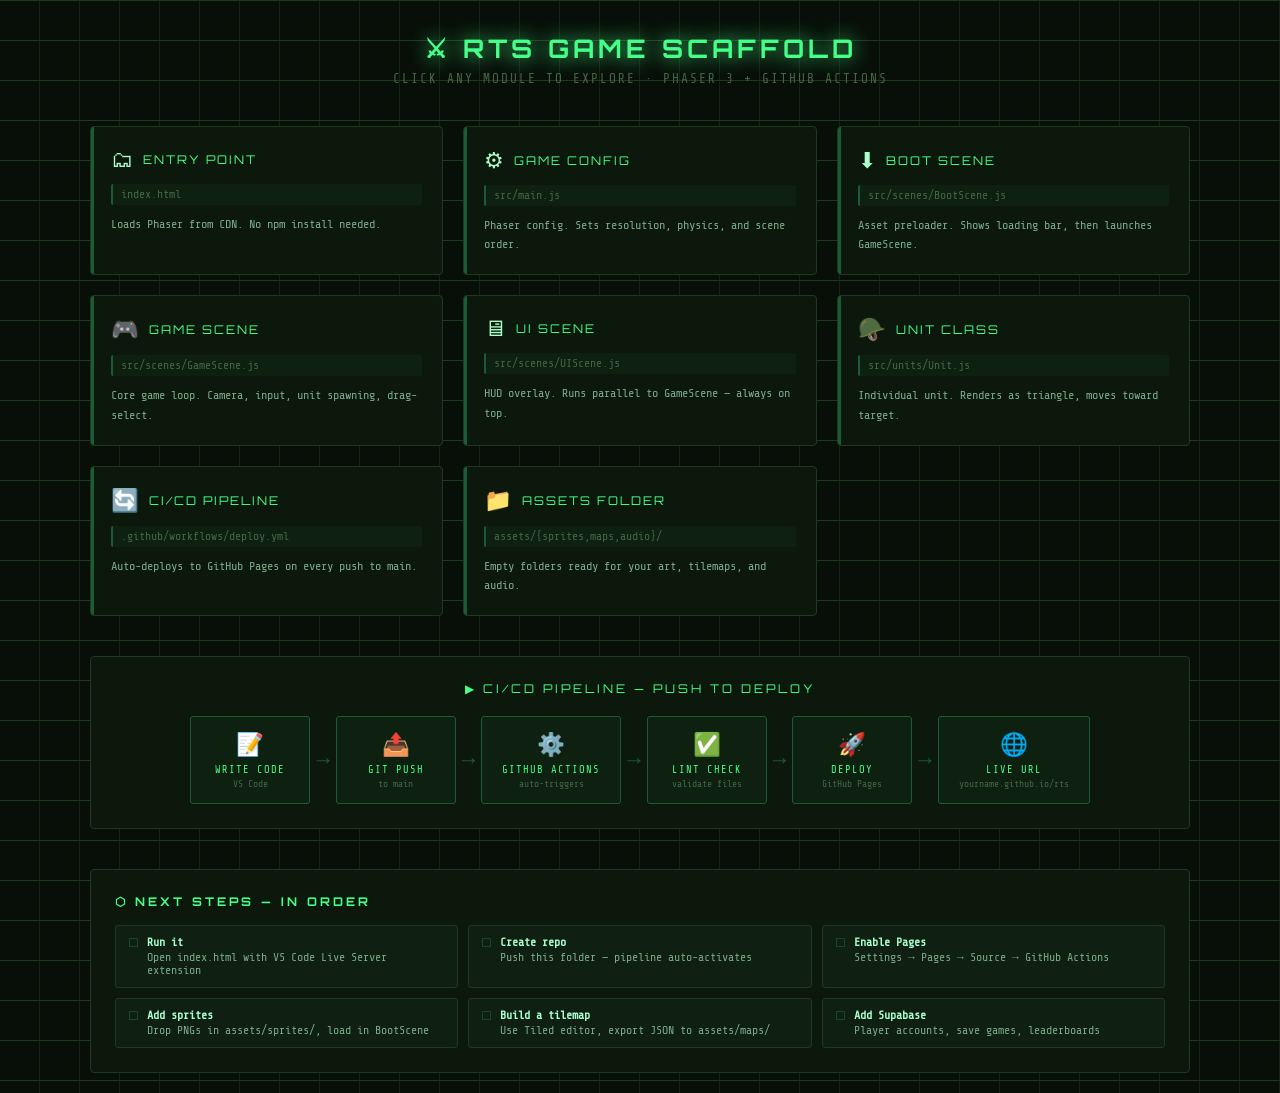
==== project-map.html @ f768810d "Initial set up for node movement and UI Added nodes, initial node attributes, unit movement, unit st" ====
<!DOCTYPE html>
<html lang="en">
<head>
<meta charset="UTF-8"/>
<title>RTS Game — Project Map</title>
<style>
  @import url('https://fonts.googleapis.com/css2?family=Share+Tech+Mono&family=Orbitron:wght@400;700&display=swap');

  :root {
    --green: #44ff88;
    --green-dim: #1a5c35;
    --red: #ff4455;
    --bg: #080f08;
    --panel: #0d180d;
    --border: #1e3a1e;
    --text: #aaffcc;
    --muted: #446644;
  }

  * { box-sizing: border-box; margin: 0; padding: 0; }

  body {
    background: var(--bg);
    color: var(--text);
    font-family: 'Share Tech Mono', monospace;
    min-height: 100vh;
    padding: 32px 24px;
    background-image:
      repeating-linear-gradient(0deg, transparent, transparent 39px, var(--border) 39px, var(--border) 40px),
      repeating-linear-gradient(90deg, transparent, transparent 39px, var(--border) 40px, var(--border) 40px);
    background-size: 40px 40px;
  }

  h1 {
    font-family: 'Orbitron', monospace;
    color: var(--green);
    font-size: 1.6rem;
    letter-spacing: 4px;
    text-align: center;
    margin-bottom: 8px;
    text-shadow: 0 0 20px var(--green);
  }

  .subtitle {
    text-align: center;
    color: var(--muted);
    font-size: 0.8rem;
    margin-bottom: 40px;
    letter-spacing: 2px;
  }

  /* ── Main layout ── */
  .grid {
    display: grid;
    grid-template-columns: 1fr 1fr 1fr;
    gap: 20px;
    max-width: 1100px;
    margin: 0 auto 40px;
  }

  .card {
    background: var(--panel);
    border: 1px solid var(--border);
    border-radius: 4px;
    padding: 20px;
    cursor: pointer;
    transition: border-color 0.2s, box-shadow 0.2s, transform 0.15s;
    position: relative;
    overflow: hidden;
  }
  .card::before {
    content: '';
    position: absolute;
    top: 0; left: 0;
    width: 3px; height: 100%;
    background: var(--green-dim);
    transition: background 0.2s;
  }
  .card:hover {
    border-color: var(--green);
    box-shadow: 0 0 20px rgba(68,255,136,0.12);
    transform: translateY(-2px);
  }
  .card:hover::before { background: var(--green); }
  .card.active {
    border-color: var(--green);
    box-shadow: 0 0 28px rgba(68,255,136,0.2);
  }
  .card.active::before { background: var(--green); }

  .card-header {
    display: flex;
    align-items: center;
    gap: 10px;
    margin-bottom: 12px;
  }
  .icon { font-size: 1.4rem; }
  .card-title {
    font-family: 'Orbitron', monospace;
    font-size: 0.75rem;
    color: var(--green);
    letter-spacing: 2px;
    text-transform: uppercase;
  }
  .card-file {
    font-size: 0.72rem;
    color: var(--muted);
    margin-bottom: 10px;
    padding: 4px 8px;
    background: rgba(68,255,136,0.04);
    border-radius: 2px;
    border-left: 2px solid var(--green-dim);
  }
  .card-desc {
    font-size: 0.75rem;
    color: #7aaa8a;
    line-height: 1.6;
  }

  /* ── Detail panel ── */
  .detail {
    max-width: 1100px;
    margin: 0 auto 40px;
    background: var(--panel);
    border: 1px solid var(--green);
    border-radius: 4px;
    padding: 24px;
    display: none;
    animation: fadeIn 0.2s ease;
  }
  .detail.show { display: block; }

  @keyframes fadeIn { from { opacity: 0; transform: translateY(4px); } to { opacity: 1; transform: translateY(0); } }

  .detail-title {
    font-family: 'Orbitron', monospace;
    color: var(--green);
    font-size: 0.9rem;
    letter-spacing: 3px;
    margin-bottom: 16px;
  }

  .detail-grid { display: grid; grid-template-columns: 1fr 1fr; gap: 20px; }

  .detail-section h3 {
    font-size: 0.7rem;
    color: var(--muted);
    letter-spacing: 2px;
    text-transform: uppercase;
    margin-bottom: 10px;
    border-bottom: 1px solid var(--border);
    padding-bottom: 6px;
  }

  .tag-list { display: flex; flex-wrap: wrap; gap: 6px; }
  .tag {
    padding: 3px 10px;
    border-radius: 2px;
    font-size: 0.7rem;
    border: 1px solid;
  }
  .tag.green  { color: var(--green);  border-color: var(--green-dim);  background: rgba(68,255,136,0.06); }
  .tag.red    { color: var(--red);    border-color: #5c1a1a;           background: rgba(255,68,85,0.06); }
  .tag.yellow { color: #ffcc44;       border-color: #5c4a00;           background: rgba(255,204,68,0.06); }

  .step-list { list-style: none; }
  .step-list li {
    padding: 6px 0;
    font-size: 0.75rem;
    color: #7aaa8a;
    border-bottom: 1px solid var(--border);
    display: flex;
    gap: 10px;
  }
  .step-list li span.num {
    color: var(--green);
    min-width: 20px;
  }

  /* ── Pipeline flow ── */
  .pipeline {
    max-width: 1100px;
    margin: 0 auto 40px;
    background: var(--panel);
    border: 1px solid var(--border);
    border-radius: 4px;
    padding: 24px;
  }
  .pipeline-title {
    font-family: 'Orbitron', monospace;
    color: var(--green);
    font-size: 0.75rem;
    letter-spacing: 3px;
    margin-bottom: 20px;
    text-align: center;
  }
  .pipeline-flow {
    display: flex;
    align-items: center;
    justify-content: center;
    flex-wrap: wrap;
    gap: 0;
  }
  .pipe-step {
    text-align: center;
    padding: 14px 20px;
    background: rgba(68,255,136,0.04);
    border: 1px solid var(--green-dim);
    border-radius: 3px;
    min-width: 120px;
  }
  .pipe-step .p-icon { font-size: 1.4rem; margin-bottom: 6px; }
  .pipe-step .p-name { font-size: 0.65rem; color: var(--green); letter-spacing: 1px; text-transform: uppercase; }
  .pipe-step .p-sub  { font-size: 0.6rem; color: var(--muted); margin-top: 3px; }
  .pipe-arrow {
    color: var(--green-dim);
    font-size: 1.4rem;
    padding: 0 6px;
    flex-shrink: 0;
  }

  .next-steps {
    max-width: 1100px;
    margin: 0 auto;
    background: var(--panel);
    border: 1px solid var(--border);
    border-radius: 4px;
    padding: 24px;
  }
  .next-steps h2 {
    font-family: 'Orbitron', monospace;
    color: var(--green);
    font-size: 0.75rem;
    letter-spacing: 3px;
    margin-bottom: 16px;
  }
  .step-checklist { list-style: none; display: grid; grid-template-columns: 1fr 1fr 1fr; gap: 10px; }
  .step-checklist li {
    font-size: 0.73rem;
    color: #7aaa8a;
    padding: 10px 12px;
    background: rgba(68,255,136,0.03);
    border: 1px solid var(--border);
    border-radius: 3px;
    display: flex;
    gap: 8px;
    align-items: flex-start;
  }
  .step-checklist li .check { color: var(--green-dim); flex-shrink: 0; }
  .step-checklist li b { color: var(--text); display: block; margin-bottom: 2px; }
</style>
</head>
<body>

<h1>⚔ RTS GAME SCAFFOLD</h1>
<p class="subtitle">CLICK ANY MODULE TO EXPLORE · PHASER 3 + GITHUB ACTIONS</p>

<div class="grid" id="cards"></div>
<div class="detail" id="detail"></div>

<div class="pipeline">
  <div class="pipeline-title">▶ CI/CD PIPELINE — PUSH TO DEPLOY</div>
  <div class="pipeline-flow">
    <div class="pipe-step"><div class="p-icon">📝</div><div class="p-name">Write Code</div><div class="p-sub">VS Code</div></div>
    <div class="pipe-arrow">→</div>
    <div class="pipe-step"><div class="p-icon">📤</div><div class="p-name">git push</div><div class="p-sub">to main</div></div>
    <div class="pipe-arrow">→</div>
    <div class="pipe-step"><div class="p-icon">⚙️</div><div class="p-name">GitHub Actions</div><div class="p-sub">auto-triggers</div></div>
    <div class="pipe-arrow">→</div>
    <div class="pipe-step"><div class="p-icon">✅</div><div class="p-name">Lint Check</div><div class="p-sub">validate files</div></div>
    <div class="pipe-arrow">→</div>
    <div class="pipe-step"><div class="p-icon">🚀</div><div class="p-name">Deploy</div><div class="p-sub">GitHub Pages</div></div>
    <div class="pipe-arrow">→</div>
    <div class="pipe-step"><div class="p-icon">🌐</div><div class="p-name">Live URL</div><div class="p-sub">yourname.github.io/rts</div></div>
  </div>
</div>

<div class="next-steps">
  <h2>⬡ NEXT STEPS — IN ORDER</h2>
  <ul class="step-checklist" id="steps"></ul>
</div>

<script>
const modules = [
  {
    icon: '🗂',
    title: 'Entry Point',
    file: 'index.html',
    desc: 'Loads Phaser from CDN. No npm install needed.',
    tags: ['HTML', 'Phaser CDN', 'No build step'],
    tagTypes: ['green','green','yellow'],
    steps: [
      'Loads style.css for base layout',
      'Imports Phaser 3.60 from jsDelivr CDN',
      'Loads src/main.js as an ES module'
    ],
    note: 'Open this file with VS Code Live Server to start developing.'
  },
  {
    icon: '⚙',
    title: 'Game Config',
    file: 'src/main.js',
    desc: 'Phaser config. Sets resolution, physics, and scene order.',
    tags: ['1280×720', 'Arcade Physics', 'WebGL/Canvas'],
    tagTypes: ['green','green','yellow'],
    steps: [
      'Imports all 3 scenes (Boot, Game, UI)',
      'Configures Phaser with 1280×720 canvas',
      'Enables Arcade physics for unit movement',
      'Starts the scene pipeline automatically'
    ],
    note: 'Change width/height here to resize the game canvas.'
  },
  {
    icon: '⬇',
    title: 'Boot Scene',
    file: 'src/scenes/BootScene.js',
    desc: 'Asset preloader. Shows loading bar, then launches GameScene.',
    tags: ['Preloader', 'Loading Bar', 'Asset Comments'],
    tagTypes: ['yellow','yellow','green'],
    steps: [
      'Draws a loading progress bar',
      'All asset load() calls go here (sprites, maps, audio)',
      'Auto-transitions to GameScene when done'
    ],
    note: 'Uncomment the load.image() lines as you add sprite assets.'
  },
  {
    icon: '🎮',
    title: 'Game Scene',
    file: 'src/scenes/GameScene.js',
    desc: 'Core game loop. Camera, input, unit spawning, drag-select.',
    tags: ['Camera Scroll', 'Drag Select', 'Right-click Move', 'Grid Map'],
    tagTypes: ['green','green','green','yellow'],
    steps: [
      'Draws a 2560×1440 grid background',
      'Spawns 3 player units + 1 enemy',
      'WASD/Arrows scroll the camera',
      'Scroll wheel zooms in/out',
      'Left-drag draws a green selection box',
      'Right-click moves selected units in formation'
    ],
    note: 'This is where most of your game logic will live.'
  },
  {
    icon: '🖥',
    title: 'UI Scene',
    file: 'src/scenes/UIScene.js',
    desc: 'HUD overlay. Runs parallel to GameScene — always on top.',
    tags: ['HUD', 'Selection Count', 'Resource Bar'],
    tagTypes: ['green','green','yellow'],
    steps: [
      'Renders a bottom bar with dark background',
      'Shows how many units are selected',
      'Displays placeholder resource counter',
      'Shows keyboard controls hint'
    ],
    note: 'Wire resource display to Supabase when you add the backend.'
  },
  {
    icon: '🪖',
    title: 'Unit Class',
    file: 'src/units/Unit.js',
    desc: 'Individual unit. Renders as triangle, moves toward target.',
    tags: ['Physics Body', 'Formation Move', 'Selection Ring', 'Team Color'],
    tagTypes: ['green','green','green','yellow'],
    steps: [
      'Extends Phaser Container (body + ring grouped)',
      'Green triangle = player, red = enemy',
      'moveTo(x,y) sets a movement target',
      'update() steers toward target each frame',
      'setSelected() toggles white ring visibility',
      'Rotates to face movement direction'
    ],
    note: 'Swap triangle graphics for a spritesheet when you have art.'
  },
  {
    icon: '🔄',
    title: 'CI/CD Pipeline',
    file: '.github/workflows/deploy.yml',
    desc: 'Auto-deploys to GitHub Pages on every push to main.',
    tags: ['GitHub Actions', 'GitHub Pages', 'Free Hosting'],
    tagTypes: ['green','green','green'],
    steps: [
      'Triggers on push to main branch',
      'Job 1: validates all files exist',
      'Job 2: deploys to GitHub Pages (only on main)',
      'Live URL: yourname.github.io/rts-game'
    ],
    note: 'Enable Pages in repo Settings → Pages → Source → GitHub Actions.'
  },
  {
    icon: '📁',
    title: 'Assets Folder',
    file: 'assets/{sprites,maps,audio}/',
    desc: 'Empty folders ready for your art, tilemaps, and audio.',
    tags: ['Sprites', 'Tiled Maps', 'Audio'],
    tagTypes: ['yellow','yellow','yellow'],
    steps: [
      'assets/sprites/ — unit & building spritesheets',
      'assets/maps/ — Tiled editor JSON exports',
      'assets/audio/ — WAV/OGG sound effects & music',
      'Load them in BootScene.js preload()'
    ],
    note: 'Tiled (free) is the recommended map editor for Phaser tilemaps.'
  },
];

const nextSteps = [
  { label: 'First thing', title: 'Run it', desc: 'Open index.html with VS Code Live Server extension' },
  { label: 'GitHub', title: 'Create repo', desc: 'Push this folder — pipeline auto-activates' },
  { label: 'GitHub', title: 'Enable Pages', desc: 'Settings → Pages → Source → GitHub Actions' },
  { label: 'Art', title: 'Add sprites', desc: 'Drop PNGs in assets/sprites/, load in BootScene' },
  { label: 'Map', title: 'Build a tilemap', desc: 'Use Tiled editor, export JSON to assets/maps/' },
  { label: 'Later', title: 'Add Supabase', desc: 'Player accounts, save games, leaderboards' },
];

let activeIdx = null;

const cardsEl = document.getElementById('cards');
const detailEl = document.getElementById('detail');

modules.forEach((m, i) => {
  const card = document.createElement('div');
  card.className = 'card';
  card.innerHTML = `
    <div class="card-header">
      <span class="icon">${m.icon}</span>
      <span class="card-title">${m.title}</span>
    </div>
    <div class="card-file">${m.file}</div>
    <div class="card-desc">${m.desc}</div>
  `;
  card.addEventListener('click', () => {
    if (activeIdx === i) {
      activeIdx = null;
      detailEl.classList.remove('show');
      card.classList.remove('active');
      return;
    }
    document.querySelectorAll('.card').forEach(c => c.classList.remove('active'));
    card.classList.add('active');
    activeIdx = i;

    const tags = m.tags.map((t, ti) => `<span class="tag ${m.tagTypes[ti]}">${t}</span>`).join('');
    const steps = m.steps.map((s, si) => `<li><span class="num">${si+1}.</span>${s}</li>`).join('');
    detailEl.innerHTML = `
      <div class="detail-title">${m.icon} ${m.title.toUpperCase()} — ${m.file}</div>
      <div class="detail-grid">
        <div class="detail-section">
          <h3>What it does</h3>
          <ul class="step-list">${steps}</ul>
        </div>
        <div class="detail-section">
          <h3>Tags</h3>
          <div class="tag-list" style="margin-bottom:16px">${tags}</div>
          <h3>Dev note</h3>
          <p style="font-size:0.75rem;color:#7aaa8a;line-height:1.6">${m.note}</p>
        </div>
      </div>
    `;
    detailEl.classList.add('show');
    detailEl.scrollIntoView({ behavior: 'smooth', block: 'nearest' });
  });
  cardsEl.appendChild(card);
});

const stepsEl = document.getElementById('steps');
nextSteps.forEach(s => {
  const li = document.createElement('li');
  li.innerHTML = `<span class="check">☐</span><div><b>${s.title}</b>${s.desc}</div>`;
  li.style.cursor = 'pointer';
  li.addEventListener('click', () => {
    li.querySelector('.check').textContent =
      li.querySelector('.check').textContent === '☐' ? '✅' : '☐';
  });
  stepsEl.appendChild(li);
});
</script>
</body>
</html>
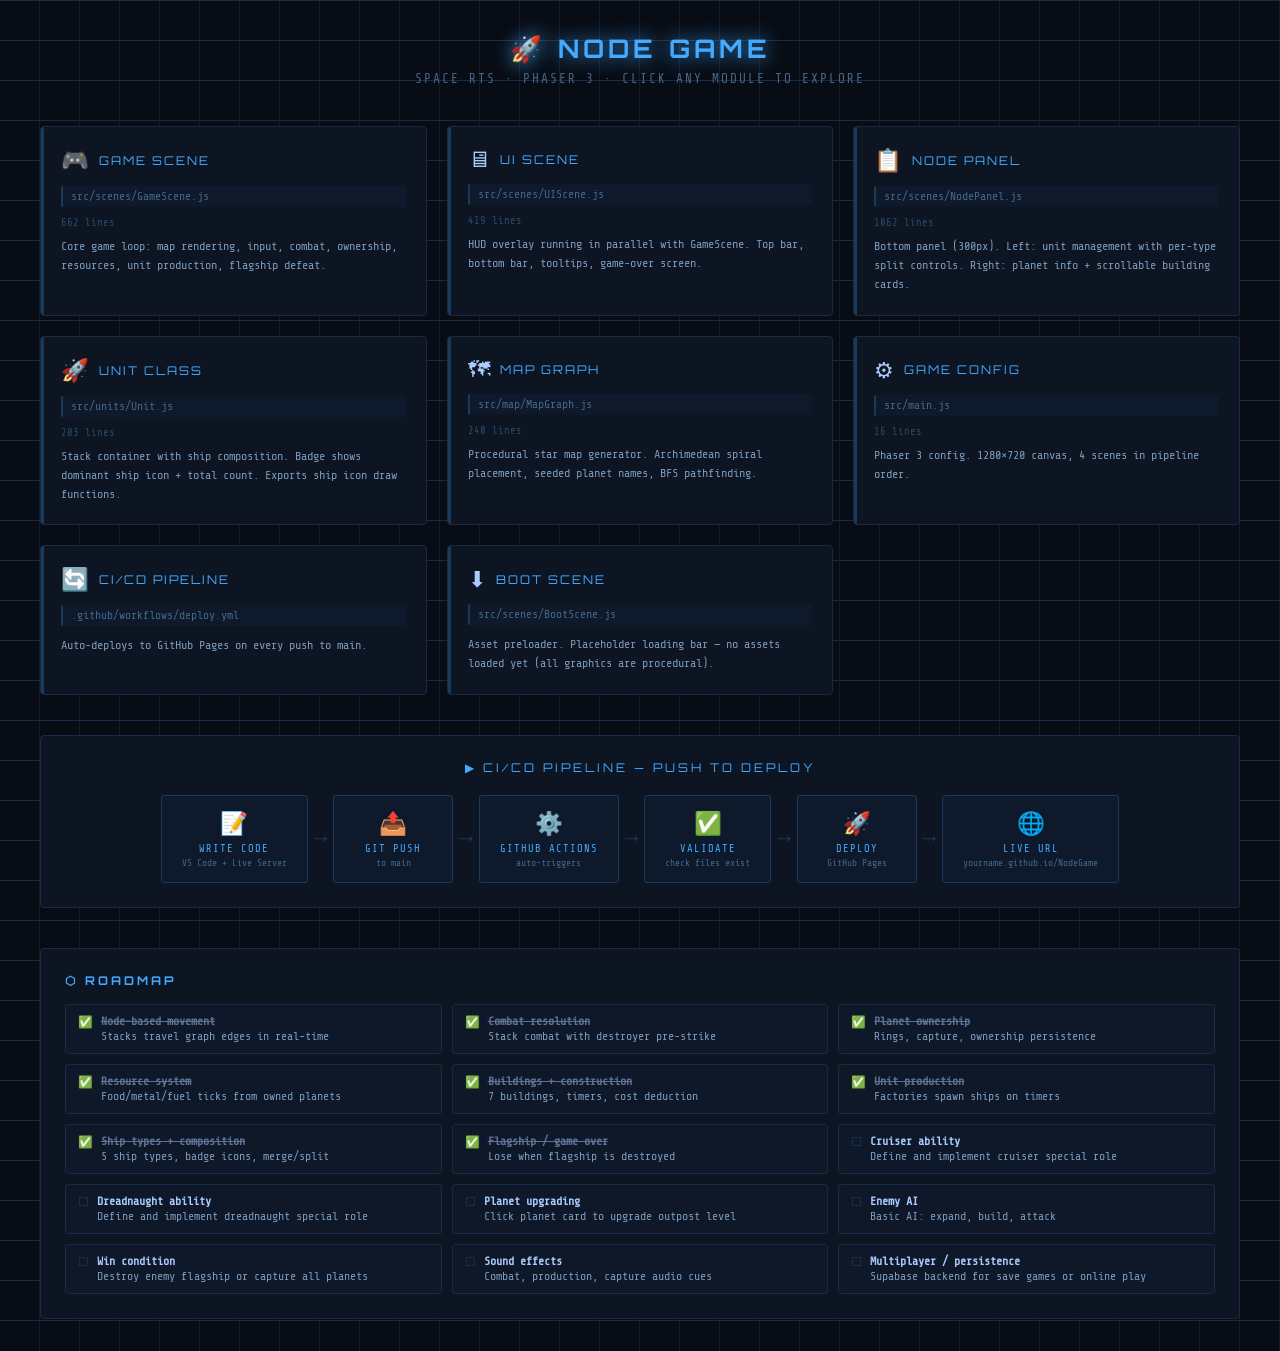
==== commit fc56b180: "Added unit types Added unit types. Defined icons and the look of stacks with given unit interactions" ====
--- a/project-map.html
+++ b/project-map.html
@@ -2,19 +2,19 @@
 <html lang="en">
 <head>
 <meta charset="UTF-8"/>
-<title>RTS Game — Project Map</title>
+<title>Node Game — Project Map</title>
 <style>
   @import url('https://fonts.googleapis.com/css2?family=Share+Tech+Mono&family=Orbitron:wght@400;700&display=swap');
 
   :root {
-    --green: #44ff88;
-    --green-dim: #1a5c35;
+    --blue: #44aaff;
+    --blue-dim: #1a3a5c;
     --red: #ff4455;
-    --bg: #080f08;
-    --panel: #0d180d;
-    --border: #1e3a1e;
-    --text: #aaffcc;
-    --muted: #446644;
+    --bg: #080c14;
+    --panel: #0d1422;
+    --border: #1a2a44;
+    --text: #aaccff;
+    --muted: #446688;
   }
 
   * { box-sizing: border-box; margin: 0; padding: 0; }
@@ -33,14 +33,13 @@
 
   h1 {
     font-family: 'Orbitron', monospace;
-    color: var(--green);
+    color: var(--blue);
     font-size: 1.6rem;
     letter-spacing: 4px;
     text-align: center;
     margin-bottom: 8px;
-    text-shadow: 0 0 20px var(--green);
-  }
-
+    text-shadow: 0 0 20px var(--blue);
+  }
   .subtitle {
     text-align: center;
     color: var(--muted);
@@ -49,12 +48,11 @@
     letter-spacing: 2px;
   }
 
-  /* ── Main layout ── */
   .grid {
     display: grid;
     grid-template-columns: 1fr 1fr 1fr;
     gap: 20px;
-    max-width: 1100px;
+    max-width: 1200px;
     margin: 0 auto 40px;
   }
 
@@ -73,187 +71,75 @@
     position: absolute;
     top: 0; left: 0;
     width: 3px; height: 100%;
-    background: var(--green-dim);
+    background: var(--blue-dim);
     transition: background 0.2s;
   }
-  .card:hover {
-    border-color: var(--green);
-    box-shadow: 0 0 20px rgba(68,255,136,0.12);
-    transform: translateY(-2px);
-  }
-  .card:hover::before { background: var(--green); }
-  .card.active {
-    border-color: var(--green);
-    box-shadow: 0 0 28px rgba(68,255,136,0.2);
-  }
-  .card.active::before { background: var(--green); }
-
-  .card-header {
-    display: flex;
-    align-items: center;
-    gap: 10px;
-    margin-bottom: 12px;
-  }
+  .card:hover { border-color: var(--blue); box-shadow: 0 0 20px rgba(68,170,255,0.12); transform: translateY(-2px); }
+  .card:hover::before { background: var(--blue); }
+  .card.active { border-color: var(--blue); box-shadow: 0 0 28px rgba(68,170,255,0.2); }
+  .card.active::before { background: var(--blue); }
+
+  .card-header { display: flex; align-items: center; gap: 10px; margin-bottom: 12px; }
   .icon { font-size: 1.4rem; }
-  .card-title {
-    font-family: 'Orbitron', monospace;
-    font-size: 0.75rem;
-    color: var(--green);
-    letter-spacing: 2px;
-    text-transform: uppercase;
-  }
-  .card-file {
-    font-size: 0.72rem;
-    color: var(--muted);
-    margin-bottom: 10px;
-    padding: 4px 8px;
-    background: rgba(68,255,136,0.04);
-    border-radius: 2px;
-    border-left: 2px solid var(--green-dim);
-  }
-  .card-desc {
-    font-size: 0.75rem;
-    color: #7aaa8a;
-    line-height: 1.6;
-  }
-
-  /* ── Detail panel ── */
+  .card-title { font-family: 'Orbitron', monospace; font-size: 0.75rem; color: var(--blue); letter-spacing: 2px; text-transform: uppercase; }
+  .card-file { font-size: 0.72rem; color: var(--muted); margin-bottom: 10px; padding: 4px 8px; background: rgba(68,170,255,0.04); border-radius: 2px; border-left: 2px solid var(--blue-dim); }
+  .card-lines { font-size: 0.65rem; color: #2a4a6a; margin-bottom: 8px; }
+  .card-desc { font-size: 0.75rem; color: #7a9aba; line-height: 1.6; }
+
   .detail {
-    max-width: 1100px;
+    max-width: 1200px;
     margin: 0 auto 40px;
     background: var(--panel);
-    border: 1px solid var(--green);
+    border: 1px solid var(--blue);
     border-radius: 4px;
     padding: 24px;
     display: none;
     animation: fadeIn 0.2s ease;
   }
   .detail.show { display: block; }
-
   @keyframes fadeIn { from { opacity: 0; transform: translateY(4px); } to { opacity: 1; transform: translateY(0); } }
-
-  .detail-title {
-    font-family: 'Orbitron', monospace;
-    color: var(--green);
-    font-size: 0.9rem;
-    letter-spacing: 3px;
-    margin-bottom: 16px;
-  }
-
+  .detail-title { font-family: 'Orbitron', monospace; color: var(--blue); font-size: 0.9rem; letter-spacing: 3px; margin-bottom: 16px; }
   .detail-grid { display: grid; grid-template-columns: 1fr 1fr; gap: 20px; }
-
-  .detail-section h3 {
-    font-size: 0.7rem;
-    color: var(--muted);
-    letter-spacing: 2px;
-    text-transform: uppercase;
-    margin-bottom: 10px;
-    border-bottom: 1px solid var(--border);
-    padding-bottom: 6px;
-  }
-
+  .detail-section h3 { font-size: 0.7rem; color: var(--muted); letter-spacing: 2px; text-transform: uppercase; margin-bottom: 10px; border-bottom: 1px solid var(--border); padding-bottom: 6px; }
   .tag-list { display: flex; flex-wrap: wrap; gap: 6px; }
-  .tag {
-    padding: 3px 10px;
-    border-radius: 2px;
-    font-size: 0.7rem;
-    border: 1px solid;
-  }
-  .tag.green  { color: var(--green);  border-color: var(--green-dim);  background: rgba(68,255,136,0.06); }
-  .tag.red    { color: var(--red);    border-color: #5c1a1a;           background: rgba(255,68,85,0.06); }
-  .tag.yellow { color: #ffcc44;       border-color: #5c4a00;           background: rgba(255,204,68,0.06); }
-
+  .tag { padding: 3px 10px; border-radius: 2px; font-size: 0.7rem; border: 1px solid; }
+  .tag.blue   { color: var(--blue); border-color: var(--blue-dim); background: rgba(68,170,255,0.06); }
+  .tag.red    { color: var(--red);  border-color: #5c1a1a;         background: rgba(255,68,85,0.06); }
+  .tag.yellow { color: #ffcc44;     border-color: #5c4a00;         background: rgba(255,204,68,0.06); }
+  .tag.green  { color: #44ff88;     border-color: #1a5c35;         background: rgba(68,255,136,0.06); }
   .step-list { list-style: none; }
-  .step-list li {
-    padding: 6px 0;
-    font-size: 0.75rem;
-    color: #7aaa8a;
-    border-bottom: 1px solid var(--border);
-    display: flex;
-    gap: 10px;
-  }
-  .step-list li span.num {
-    color: var(--green);
-    min-width: 20px;
-  }
-
-  /* ── Pipeline flow ── */
+  .step-list li { padding: 6px 0; font-size: 0.75rem; color: #7a9aba; border-bottom: 1px solid var(--border); display: flex; gap: 10px; }
+  .step-list li span.num { color: var(--blue); min-width: 20px; }
+
   .pipeline {
-    max-width: 1100px;
+    max-width: 1200px;
     margin: 0 auto 40px;
     background: var(--panel);
     border: 1px solid var(--border);
     border-radius: 4px;
     padding: 24px;
   }
-  .pipeline-title {
-    font-family: 'Orbitron', monospace;
-    color: var(--green);
-    font-size: 0.75rem;
-    letter-spacing: 3px;
-    margin-bottom: 20px;
-    text-align: center;
-  }
-  .pipeline-flow {
-    display: flex;
-    align-items: center;
-    justify-content: center;
-    flex-wrap: wrap;
-    gap: 0;
-  }
-  .pipe-step {
-    text-align: center;
-    padding: 14px 20px;
-    background: rgba(68,255,136,0.04);
-    border: 1px solid var(--green-dim);
-    border-radius: 3px;
-    min-width: 120px;
-  }
+  .pipeline-title { font-family: 'Orbitron', monospace; color: var(--blue); font-size: 0.75rem; letter-spacing: 3px; margin-bottom: 20px; text-align: center; }
+  .pipeline-flow { display: flex; align-items: center; justify-content: center; flex-wrap: wrap; gap: 0; }
+  .pipe-step { text-align: center; padding: 14px 20px; background: rgba(68,170,255,0.04); border: 1px solid var(--blue-dim); border-radius: 3px; min-width: 120px; }
   .pipe-step .p-icon { font-size: 1.4rem; margin-bottom: 6px; }
-  .pipe-step .p-name { font-size: 0.65rem; color: var(--green); letter-spacing: 1px; text-transform: uppercase; }
+  .pipe-step .p-name { font-size: 0.65rem; color: var(--blue); letter-spacing: 1px; text-transform: uppercase; }
   .pipe-step .p-sub  { font-size: 0.6rem; color: var(--muted); margin-top: 3px; }
-  .pipe-arrow {
-    color: var(--green-dim);
-    font-size: 1.4rem;
-    padding: 0 6px;
-    flex-shrink: 0;
-  }
-
-  .next-steps {
-    max-width: 1100px;
-    margin: 0 auto;
-    background: var(--panel);
-    border: 1px solid var(--border);
-    border-radius: 4px;
-    padding: 24px;
-  }
-  .next-steps h2 {
-    font-family: 'Orbitron', monospace;
-    color: var(--green);
-    font-size: 0.75rem;
-    letter-spacing: 3px;
-    margin-bottom: 16px;
-  }
+  .pipe-arrow { color: var(--blue-dim); font-size: 1.4rem; padding: 0 6px; flex-shrink: 0; }
+
+  .next-steps { max-width: 1200px; margin: 0 auto; background: var(--panel); border: 1px solid var(--border); border-radius: 4px; padding: 24px; }
+  .next-steps h2 { font-family: 'Orbitron', monospace; color: var(--blue); font-size: 0.75rem; letter-spacing: 3px; margin-bottom: 16px; }
   .step-checklist { list-style: none; display: grid; grid-template-columns: 1fr 1fr 1fr; gap: 10px; }
-  .step-checklist li {
-    font-size: 0.73rem;
-    color: #7aaa8a;
-    padding: 10px 12px;
-    background: rgba(68,255,136,0.03);
-    border: 1px solid var(--border);
-    border-radius: 3px;
-    display: flex;
-    gap: 8px;
-    align-items: flex-start;
-  }
-  .step-checklist li .check { color: var(--green-dim); flex-shrink: 0; }
+  .step-checklist li { font-size: 0.73rem; color: #7a9aba; padding: 10px 12px; background: rgba(68,170,255,0.03); border: 1px solid var(--border); border-radius: 3px; display: flex; gap: 8px; align-items: flex-start; cursor: pointer; }
+  .step-checklist li .check { color: var(--blue-dim); flex-shrink: 0; }
   .step-checklist li b { color: var(--text); display: block; margin-bottom: 2px; }
+  .done b { text-decoration: line-through; opacity: 0.5; }
 </style>
 </head>
 <body>
 
-<h1>⚔ RTS GAME SCAFFOLD</h1>
-<p class="subtitle">CLICK ANY MODULE TO EXPLORE · PHASER 3 + GITHUB ACTIONS</p>
+<h1>🚀 NODE GAME</h1>
+<p class="subtitle">SPACE RTS · PHASER 3 · CLICK ANY MODULE TO EXPLORE</p>
 
 <div class="grid" id="cards"></div>
 <div class="detail" id="detail"></div>
@@ -261,163 +147,197 @@
 <div class="pipeline">
   <div class="pipeline-title">▶ CI/CD PIPELINE — PUSH TO DEPLOY</div>
   <div class="pipeline-flow">
-    <div class="pipe-step"><div class="p-icon">📝</div><div class="p-name">Write Code</div><div class="p-sub">VS Code</div></div>
+    <div class="pipe-step"><div class="p-icon">📝</div><div class="p-name">Write Code</div><div class="p-sub">VS Code + Live Server</div></div>
     <div class="pipe-arrow">→</div>
     <div class="pipe-step"><div class="p-icon">📤</div><div class="p-name">git push</div><div class="p-sub">to main</div></div>
     <div class="pipe-arrow">→</div>
     <div class="pipe-step"><div class="p-icon">⚙️</div><div class="p-name">GitHub Actions</div><div class="p-sub">auto-triggers</div></div>
     <div class="pipe-arrow">→</div>
-    <div class="pipe-step"><div class="p-icon">✅</div><div class="p-name">Lint Check</div><div class="p-sub">validate files</div></div>
+    <div class="pipe-step"><div class="p-icon">✅</div><div class="p-name">Validate</div><div class="p-sub">check files exist</div></div>
     <div class="pipe-arrow">→</div>
     <div class="pipe-step"><div class="p-icon">🚀</div><div class="p-name">Deploy</div><div class="p-sub">GitHub Pages</div></div>
     <div class="pipe-arrow">→</div>
-    <div class="pipe-step"><div class="p-icon">🌐</div><div class="p-name">Live URL</div><div class="p-sub">yourname.github.io/rts</div></div>
+    <div class="pipe-step"><div class="p-icon">🌐</div><div class="p-name">Live URL</div><div class="p-sub">yourname.github.io/NodeGame</div></div>
   </div>
 </div>
 
 <div class="next-steps">
-  <h2>⬡ NEXT STEPS — IN ORDER</h2>
+  <h2>⬡ ROADMAP</h2>
   <ul class="step-checklist" id="steps"></ul>
 </div>
 
 <script>
 const modules = [
   {
-    icon: '🗂',
-    title: 'Entry Point',
-    file: 'index.html',
-    desc: 'Loads Phaser from CDN. No npm install needed.',
-    tags: ['HTML', 'Phaser CDN', 'No build step'],
-    tagTypes: ['green','green','yellow'],
-    steps: [
-      'Loads style.css for base layout',
-      'Imports Phaser 3.60 from jsDelivr CDN',
-      'Loads src/main.js as an ES module'
-    ],
-    note: 'Open this file with VS Code Live Server to start developing.'
+    icon: '🎮',
+    title: 'Game Scene',
+    file: 'src/scenes/GameScene.js',
+    lines: 662,
+    desc: 'Core game loop: map rendering, input, combat, ownership, resources, unit production, flagship defeat.',
+    tags: ['Combat', 'Ownership', 'Resources', 'Unit Production', 'Flagship'],
+    tagTypes: ['blue','blue','blue','blue','yellow'],
+    steps: [
+      'Procedural spiral map with 14 planet nodes',
+      'WASD/arrow camera scroll + scroll-wheel zoom',
+      'Click to select stacks, preview + issue move orders',
+      'handleArrival: merge friendly stacks or trigger combat',
+      'resolveCombat: destroyer pre-strike → standard combat',
+      '_handleStackDestroyed: flagship loss triggers game over',
+      '_tickResources: food/metal/fuel collected every 3 seconds',
+      '_tickUnitProduction: per-building timers spawn ships into stacks',
+      'handleBuildingAdded: applies resource bonuses + starts production timers',
+      'spawnStack: accepts optional composition object for ship types',
+    ],
+    note: 'unitProduction Map is keyed by "nodeId:buildingId" — supports multiple factories per planet.'
+  },
+  {
+    icon: '🖥',
+    title: 'UI Scene',
+    file: 'src/scenes/UIScene.js',
+    lines: 419,
+    desc: 'HUD overlay running in parallel with GameScene. Top bar, bottom bar, tooltips, game-over screen.',
+    tags: ['HUD', 'Pie Chart', 'Resource Tooltip', 'Game Over'],
+    tagTypes: ['blue','blue','blue','red'],
+    steps: [
+      'Top-left: live pie chart of owned planet types + player name + count',
+      'Top-right: unit count + food/metal/fuel icons and values',
+      'Hover resource slot: scrollable per-planet breakdown tooltip',
+      'Bottom-left: selected stack info (type + count)',
+      'Bottom-right: event log (last 3 events, fading alpha)',
+      'showGameOver(): full-screen defeat overlay',
+      'updateResources() accepts breakdown array for tooltip data',
+    ],
+    note: 'Tooltip stays open when cursor moves from slot into tooltip area (10px buffer guard in update).'
+  },
+  {
+    icon: '📋',
+    title: 'Node Panel',
+    file: 'src/scenes/NodePanel.js',
+    lines: 1062,
+    desc: 'Bottom panel (300px). Left: unit management with per-type split controls. Right: planet info + scrollable building cards.',
+    tags: ['Unit Management', 'Buildings', 'Build Modal', 'Construction'],
+    tagTypes: ['blue','blue','blue','yellow'],
+    steps: [
+      'Left — stack selector tabs + per-ship-type composition rows',
+      '− n + controls per ship type; running split total + SPLIT & MOVE',
+      '_doSplit emits splitComp object; GameScene deducts exact ship types',
+      'Right — planet name, type label, resource bars with (+N) bonus annotations',
+      'Building cards: scrollable, 5 per row, geometry-masked, scrollbar thumb',
+      '_makeCard: constructs card with icon, name, output, zone; arc for factories',
+      '_reattachOverlays: recreates construction overlays after every scroll rebuild',
+      'Build Modal: 7 options in 2-row grid, costs red if unaffordable, already-built greyed out',
+      'Factory cards show circular progress arc (top-right) animated by GameScene tick',
+      'nodeResourcesUpdated event refreshes bars live when building completes',
+    ],
+    note: 'BUILDING_DEFS contains all 7 building definitions including drawIcon(), cost, produces, produceDuration.'
+  },
+  {
+    icon: '🚀',
+    title: 'Unit Class',
+    file: 'src/units/Unit.js',
+    lines: 203,
+    desc: 'Stack container with ship composition. Badge shows dominant ship icon + total count. Exports ship icon draw functions.',
+    tags: ['Composition', 'Ship Icons', 'Badge', 'Movement'],
+    tagTypes: ['blue','blue','blue','yellow'],
+    steps: [
+      'composition: { fighter, destroyer, cruiser, dreadnaught, flagship }',
+      'stackSize always derived from compositionTotal(composition)',
+      'dominantType(): returns highest-tier ship present for badge icon',
+      'drawShipIcon(gfx, type, cx, cy, color): draws the correct icon shape',
+      'Badge: team-coloured rect with ship icon (left) + count text (right)',
+      'updateBadge(): recomputes stackSize and redraws badge',
+      'Exports: drawShipIcon, SHIP_TYPES, emptyComposition, compositionTotal, dominantType',
+    ],
+    note: 'Ship icon geometry in drawShipIcon matches factory building drawIcon() exactly for visual consistency.'
+  },
+  {
+    icon: '🗺',
+    title: 'Map Graph',
+    file: 'src/map/MapGraph.js',
+    lines: 240,
+    desc: 'Procedural star map generator. Archimedean spiral placement, seeded planet names, BFS pathfinding.',
+    tags: ['Procedural', 'Spiral Layout', 'BFS', 'Pathfinding'],
+    tagTypes: ['blue','blue','blue','green'],
+    steps: [
+      '14 planets placed on Archimedean spiral, minimum 110px spacing',
+      'Planet names built from randomised syllable combinations',
+      'Each planet guaranteed at least one edge to nearest neighbour',
+      'Additional edges added to nearby planets for map density',
+      'BFS bridge detection ensures full connectivity',
+      'findPath(from, to, adjacency): BFS shortest-path routing',
+      'Exports: NODES, EDGES, buildAdjacency, findPath',
+    ],
+    note: 'Refresh the page to regenerate a new map. No seed parameter yet — add one for reproducible maps.'
   },
   {
     icon: '⚙',
     title: 'Game Config',
     file: 'src/main.js',
-    desc: 'Phaser config. Sets resolution, physics, and scene order.',
-    tags: ['1280×720', 'Arcade Physics', 'WebGL/Canvas'],
-    tagTypes: ['green','green','yellow'],
-    steps: [
-      'Imports all 3 scenes (Boot, Game, UI)',
-      'Configures Phaser with 1280×720 canvas',
-      'Enables Arcade physics for unit movement',
-      'Starts the scene pipeline automatically'
-    ],
-    note: 'Change width/height here to resize the game canvas.'
+    lines: 16,
+    desc: 'Phaser 3 config. 1280×720 canvas, 4 scenes in pipeline order.',
+    tags: ['1280×720', 'WebGL/Canvas', '4 Scenes'],
+    tagTypes: ['blue','yellow','blue'],
+    steps: [
+      'Imports BootScene, GameScene, UIScene, NodePanel',
+      '1280×720 canvas, transparent background',
+      'Scene order: Boot → Game (launches UI + NodePanel in parallel)',
+      'No physics engine — movement is manual vector math in Unit.update()',
+    ],
+    note: 'UIScene and NodePanel are launched by GameScene.create() via this.scene.launch().'
+  },
+  {
+    icon: '🔄',
+    title: 'CI/CD Pipeline',
+    file: '.github/workflows/deploy.yml',
+    lines: null,
+    desc: 'Auto-deploys to GitHub Pages on every push to main.',
+    tags: ['GitHub Actions', 'GitHub Pages', 'Free Hosting'],
+    tagTypes: ['green','green','green'],
+    steps: [
+      'Triggers on push to main branch',
+      'Validates all key files exist',
+      'Deploys to GitHub Pages',
+      'Live at: yourname.github.io/NodeGame',
+    ],
+    note: 'Enable Pages in repo Settings → Pages → Source → GitHub Actions.'
   },
   {
     icon: '⬇',
     title: 'Boot Scene',
     file: 'src/scenes/BootScene.js',
-    desc: 'Asset preloader. Shows loading bar, then launches GameScene.',
-    tags: ['Preloader', 'Loading Bar', 'Asset Comments'],
-    tagTypes: ['yellow','yellow','green'],
+    lines: null,
+    desc: 'Asset preloader. Placeholder loading bar — no assets loaded yet (all graphics are procedural).',
+    tags: ['Preloader', 'Placeholder'],
+    tagTypes: ['yellow','yellow'],
     steps: [
       'Draws a loading progress bar',
-      'All asset load() calls go here (sprites, maps, audio)',
-      'Auto-transitions to GameScene when done'
-    ],
-    note: 'Uncomment the load.image() lines as you add sprite assets.'
-  },
-  {
-    icon: '🎮',
-    title: 'Game Scene',
-    file: 'src/scenes/GameScene.js',
-    desc: 'Core game loop. Camera, input, unit spawning, drag-select.',
-    tags: ['Camera Scroll', 'Drag Select', 'Right-click Move', 'Grid Map'],
-    tagTypes: ['green','green','green','yellow'],
-    steps: [
-      'Draws a 2560×1440 grid background',
-      'Spawns 3 player units + 1 enemy',
-      'WASD/Arrows scroll the camera',
-      'Scroll wheel zooms in/out',
-      'Left-drag draws a green selection box',
-      'Right-click moves selected units in formation'
-    ],
-    note: 'This is where most of your game logic will live.'
-  },
-  {
-    icon: '🖥',
-    title: 'UI Scene',
-    file: 'src/scenes/UIScene.js',
-    desc: 'HUD overlay. Runs parallel to GameScene — always on top.',
-    tags: ['HUD', 'Selection Count', 'Resource Bar'],
-    tagTypes: ['green','green','yellow'],
-    steps: [
-      'Renders a bottom bar with dark background',
-      'Shows how many units are selected',
-      'Displays placeholder resource counter',
-      'Shows keyboard controls hint'
-    ],
-    note: 'Wire resource display to Supabase when you add the backend.'
-  },
-  {
-    icon: '🪖',
-    title: 'Unit Class',
-    file: 'src/units/Unit.js',
-    desc: 'Individual unit. Renders as triangle, moves toward target.',
-    tags: ['Physics Body', 'Formation Move', 'Selection Ring', 'Team Color'],
-    tagTypes: ['green','green','green','yellow'],
-    steps: [
-      'Extends Phaser Container (body + ring grouped)',
-      'Green triangle = player, red = enemy',
-      'moveTo(x,y) sets a movement target',
-      'update() steers toward target each frame',
-      'setSelected() toggles white ring visibility',
-      'Rotates to face movement direction'
-    ],
-    note: 'Swap triangle graphics for a spritesheet when you have art.'
-  },
-  {
-    icon: '🔄',
-    title: 'CI/CD Pipeline',
-    file: '.github/workflows/deploy.yml',
-    desc: 'Auto-deploys to GitHub Pages on every push to main.',
-    tags: ['GitHub Actions', 'GitHub Pages', 'Free Hosting'],
-    tagTypes: ['green','green','green'],
-    steps: [
-      'Triggers on push to main branch',
-      'Job 1: validates all files exist',
-      'Job 2: deploys to GitHub Pages (only on main)',
-      'Live URL: yourname.github.io/rts-game'
-    ],
-    note: 'Enable Pages in repo Settings → Pages → Source → GitHub Actions.'
-  },
-  {
-    icon: '📁',
-    title: 'Assets Folder',
-    file: 'assets/{sprites,maps,audio}/',
-    desc: 'Empty folders ready for your art, tilemaps, and audio.',
-    tags: ['Sprites', 'Tiled Maps', 'Audio'],
-    tagTypes: ['yellow','yellow','yellow'],
-    steps: [
-      'assets/sprites/ — unit & building spritesheets',
-      'assets/maps/ — Tiled editor JSON exports',
-      'assets/audio/ — WAV/OGG sound effects & music',
-      'Load them in BootScene.js preload()'
-    ],
-    note: 'Tiled (free) is the recommended map editor for Phaser tilemaps.'
+      'All graphics currently drawn procedurally in-code',
+      'Auto-transitions to GameScene when done',
+    ],
+    note: 'Uncomment load.image() calls here when you add sprite assets.'
   },
 ];
 
 const nextSteps = [
-  { label: 'First thing', title: 'Run it', desc: 'Open index.html with VS Code Live Server extension' },
-  { label: 'GitHub', title: 'Create repo', desc: 'Push this folder — pipeline auto-activates' },
-  { label: 'GitHub', title: 'Enable Pages', desc: 'Settings → Pages → Source → GitHub Actions' },
-  { label: 'Art', title: 'Add sprites', desc: 'Drop PNGs in assets/sprites/, load in BootScene' },
-  { label: 'Map', title: 'Build a tilemap', desc: 'Use Tiled editor, export JSON to assets/maps/' },
-  { label: 'Later', title: 'Add Supabase', desc: 'Player accounts, save games, leaderboards' },
+  { done: true,  title: 'Node-based movement',     desc: 'Stacks travel graph edges in real-time' },
+  { done: true,  title: 'Combat resolution',        desc: 'Stack combat with destroyer pre-strike' },
+  { done: true,  title: 'Planet ownership',         desc: 'Rings, capture, ownership persistence' },
+  { done: true,  title: 'Resource system',          desc: 'Food/metal/fuel ticks from owned planets' },
+  { done: true,  title: 'Buildings + construction', desc: '7 buildings, timers, cost deduction' },
+  { done: true,  title: 'Unit production',          desc: 'Factories spawn ships on timers' },
+  { done: true,  title: 'Ship types + composition', desc: '5 ship types, badge icons, merge/split' },
+  { done: true,  title: 'Flagship / game over',     desc: 'Lose when flagship is destroyed' },
+  { done: false, title: 'Cruiser ability',          desc: 'Define and implement cruiser special role' },
+  { done: false, title: 'Dreadnaught ability',      desc: 'Define and implement dreadnaught special role' },
+  { done: false, title: 'Planet upgrading',         desc: 'Click planet card to upgrade outpost level' },
+  { done: false, title: 'Enemy AI',                 desc: 'Basic AI: expand, build, attack' },
+  { done: false, title: 'Win condition',            desc: 'Destroy enemy flagship or capture all planets' },
+  { done: false, title: 'Sound effects',            desc: 'Combat, production, capture audio cues' },
+  { done: false, title: 'Multiplayer / persistence',desc: 'Supabase backend for save games or online play' },
 ];
 
 let activeIdx = null;
-
-const cardsEl = document.getElementById('cards');
+const cardsEl  = document.getElementById('cards');
 const detailEl = document.getElementById('detail');
 
 modules.forEach((m, i) => {
@@ -429,6 +349,7 @@
       <span class="card-title">${m.title}</span>
     </div>
     <div class="card-file">${m.file}</div>
+    ${m.lines ? `<div class="card-lines">${m.lines} lines</div>` : ''}
     <div class="card-desc">${m.desc}</div>
   `;
   card.addEventListener('click', () => {
@@ -442,7 +363,7 @@
     card.classList.add('active');
     activeIdx = i;
 
-    const tags = m.tags.map((t, ti) => `<span class="tag ${m.tagTypes[ti]}">${t}</span>`).join('');
+    const tags  = m.tags.map((t, ti) => `<span class="tag ${m.tagTypes[ti]}">${t}</span>`).join('');
     const steps = m.steps.map((s, si) => `<li><span class="num">${si+1}.</span>${s}</li>`).join('');
     detailEl.innerHTML = `
       <div class="detail-title">${m.icon} ${m.title.toUpperCase()} — ${m.file}</div>
@@ -455,7 +376,7 @@
           <h3>Tags</h3>
           <div class="tag-list" style="margin-bottom:16px">${tags}</div>
           <h3>Dev note</h3>
-          <p style="font-size:0.75rem;color:#7aaa8a;line-height:1.6">${m.note}</p>
+          <p style="font-size:0.75rem;color:#7a9aba;line-height:1.6">${m.note}</p>
         </div>
       </div>
     `;
@@ -468,12 +389,16 @@
 const stepsEl = document.getElementById('steps');
 nextSteps.forEach(s => {
   const li = document.createElement('li');
-  li.innerHTML = `<span class="check">☐</span><div><b>${s.title}</b>${s.desc}</div>`;
-  li.style.cursor = 'pointer';
-  li.addEventListener('click', () => {
-    li.querySelector('.check').textContent =
-      li.querySelector('.check').textContent === '☐' ? '✅' : '☐';
-  });
+  if (s.done) li.classList.add('done');
+  li.innerHTML = `<span class="check">${s.done ? '✅' : '☐'}</span><div><b>${s.title}</b>${s.desc}</div>`;
+  if (!s.done) {
+    li.style.cursor = 'pointer';
+    li.addEventListener('click', () => {
+      const isDone = li.querySelector('.check').textContent === '✅';
+      li.querySelector('.check').textContent = isDone ? '☐' : '✅';
+      li.classList.toggle('done', !isDone);
+    });
+  }
   stepsEl.appendChild(li);
 });
 </script>
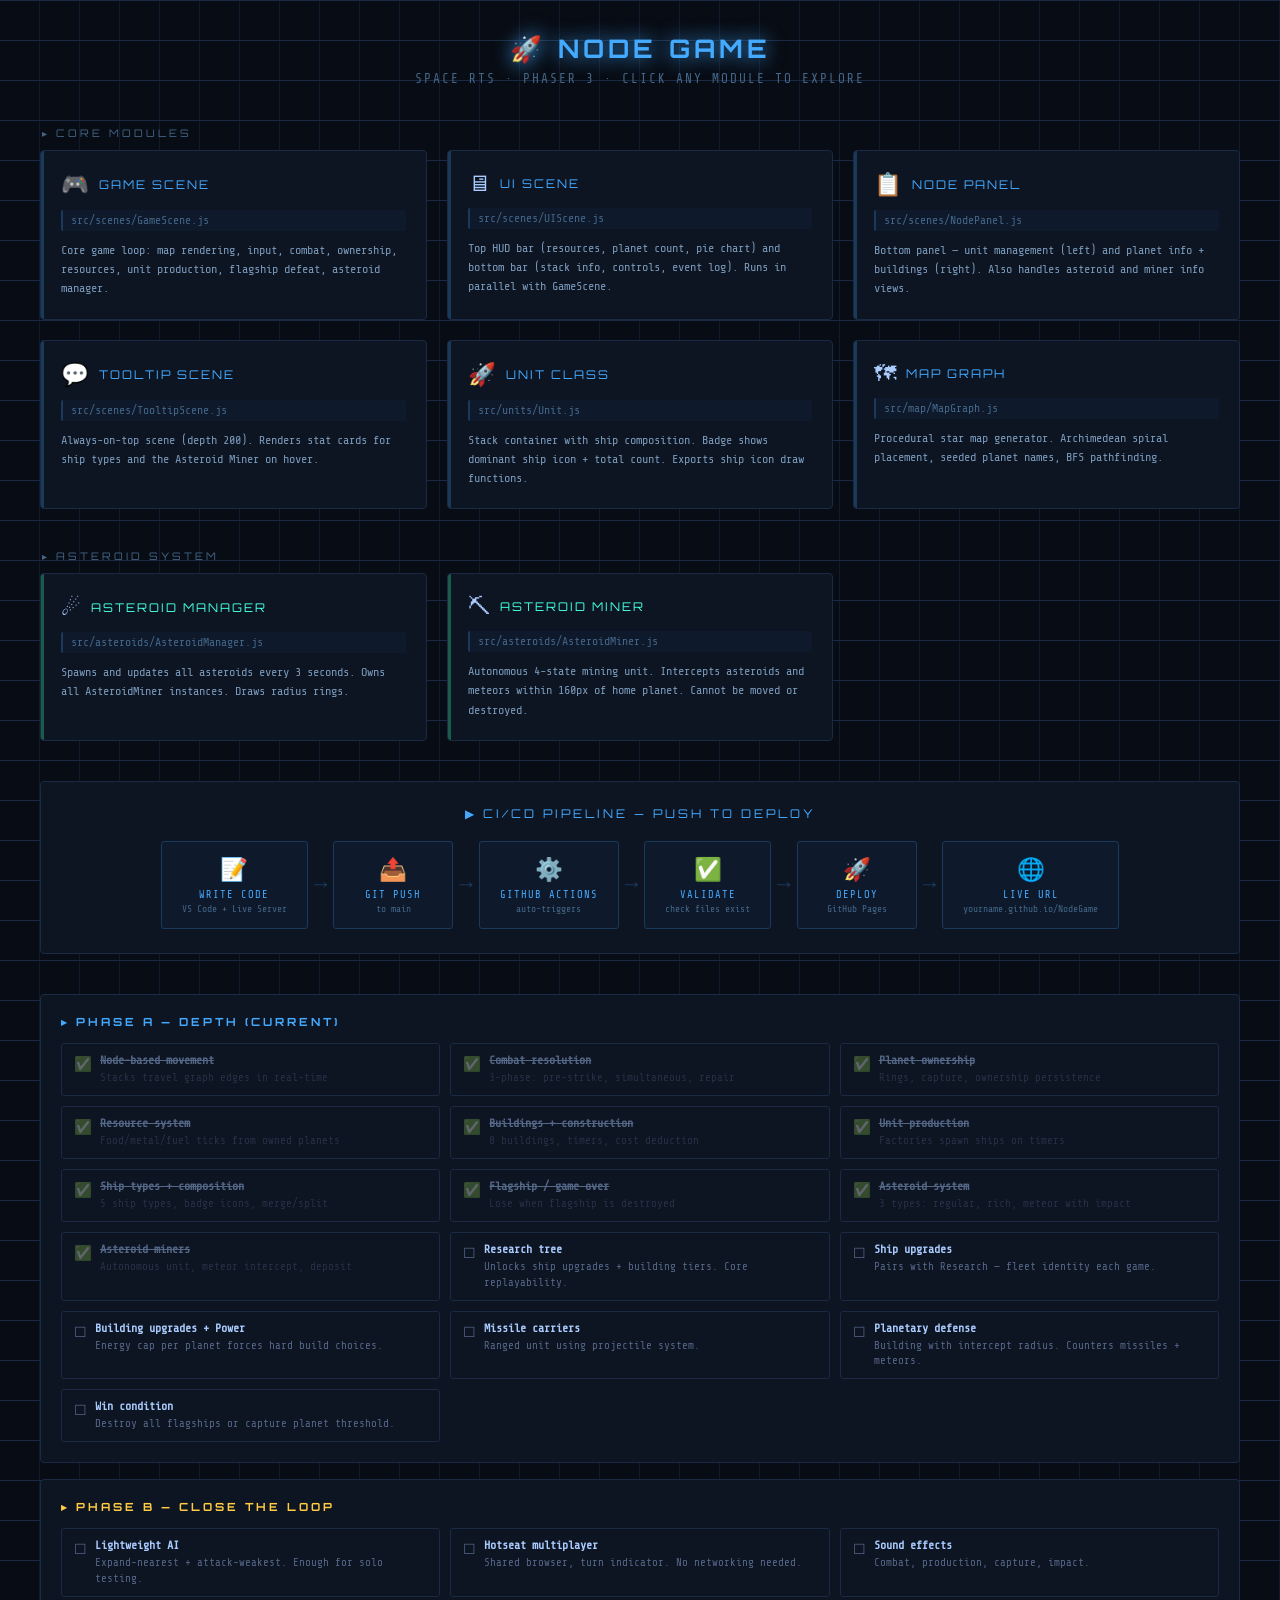
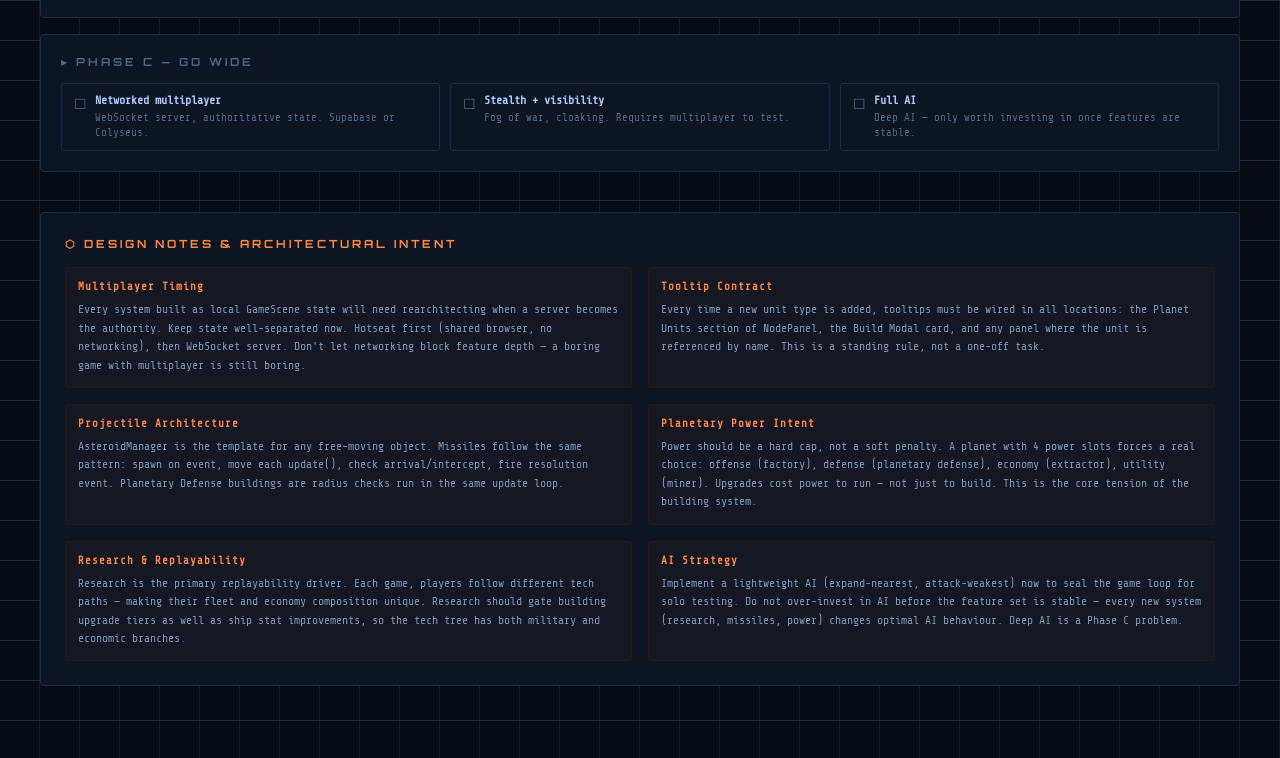
==== commit 551195e9: "Added research trees Added research tree functionality, with researches planned to be coming next." ====
--- a/project-map.html
+++ b/project-map.html
@@ -10,6 +10,8 @@
     --blue: #44aaff;
     --blue-dim: #1a3a5c;
     --red: #ff4455;
+    --orange: #ff8844;
+    --cyan: #44ffdd;
     --bg: #080c14;
     --panel: #0d1422;
     --border: #1a2a44;
@@ -31,71 +33,33 @@
     background-size: 40px 40px;
   }
 
-  h1 {
-    font-family: 'Orbitron', monospace;
-    color: var(--blue);
-    font-size: 1.6rem;
-    letter-spacing: 4px;
-    text-align: center;
-    margin-bottom: 8px;
-    text-shadow: 0 0 20px var(--blue);
-  }
-  .subtitle {
-    text-align: center;
-    color: var(--muted);
-    font-size: 0.8rem;
-    margin-bottom: 40px;
-    letter-spacing: 2px;
-  }
-
-  .grid {
-    display: grid;
-    grid-template-columns: 1fr 1fr 1fr;
-    gap: 20px;
-    max-width: 1200px;
-    margin: 0 auto 40px;
-  }
-
-  .card {
-    background: var(--panel);
-    border: 1px solid var(--border);
-    border-radius: 4px;
-    padding: 20px;
-    cursor: pointer;
-    transition: border-color 0.2s, box-shadow 0.2s, transform 0.15s;
-    position: relative;
-    overflow: hidden;
-  }
-  .card::before {
-    content: '';
-    position: absolute;
-    top: 0; left: 0;
-    width: 3px; height: 100%;
-    background: var(--blue-dim);
-    transition: background 0.2s;
-  }
+  h1 { font-family: 'Orbitron', monospace; color: var(--blue); font-size: 1.6rem; letter-spacing: 4px; text-align: center; margin-bottom: 8px; text-shadow: 0 0 20px var(--blue); }
+  .subtitle { text-align: center; color: var(--muted); font-size: 0.8rem; margin-bottom: 40px; letter-spacing: 2px; }
+
+  .section-label { font-family: 'Orbitron', monospace; font-size: 0.65rem; color: var(--muted); letter-spacing: 3px; text-transform: uppercase; max-width: 1200px; margin: 0 auto 10px; padding-left: 2px; }
+
+  .grid { display: grid; grid-template-columns: 1fr 1fr 1fr; gap: 20px; max-width: 1200px; margin: 0 auto 40px; }
+
+  .card { background: var(--panel); border: 1px solid var(--border); border-radius: 4px; padding: 20px; cursor: pointer; transition: border-color 0.2s, box-shadow 0.2s, transform 0.15s; position: relative; overflow: hidden; }
+  .card::before { content: ''; position: absolute; top: 0; left: 0; width: 3px; height: 100%; background: var(--blue-dim); transition: background 0.2s; }
   .card:hover { border-color: var(--blue); box-shadow: 0 0 20px rgba(68,170,255,0.12); transform: translateY(-2px); }
   .card:hover::before { background: var(--blue); }
   .card.active { border-color: var(--blue); box-shadow: 0 0 28px rgba(68,170,255,0.2); }
   .card.active::before { background: var(--blue); }
+  .card.cyan::before { background: #1a5c4a; }
+  .card.cyan:hover { border-color: var(--cyan); box-shadow: 0 0 20px rgba(68,255,221,0.12); }
+  .card.cyan:hover::before, .card.cyan.active::before { background: var(--cyan); }
+  .card.cyan.active { border-color: var(--cyan); }
 
   .card-header { display: flex; align-items: center; gap: 10px; margin-bottom: 12px; }
   .icon { font-size: 1.4rem; }
   .card-title { font-family: 'Orbitron', monospace; font-size: 0.75rem; color: var(--blue); letter-spacing: 2px; text-transform: uppercase; }
+  .card.cyan .card-title { color: var(--cyan); }
   .card-file { font-size: 0.72rem; color: var(--muted); margin-bottom: 10px; padding: 4px 8px; background: rgba(68,170,255,0.04); border-radius: 2px; border-left: 2px solid var(--blue-dim); }
   .card-lines { font-size: 0.65rem; color: #2a4a6a; margin-bottom: 8px; }
   .card-desc { font-size: 0.75rem; color: #7a9aba; line-height: 1.6; }
 
-  .detail {
-    max-width: 1200px;
-    margin: 0 auto 40px;
-    background: var(--panel);
-    border: 1px solid var(--blue);
-    border-radius: 4px;
-    padding: 24px;
-    display: none;
-    animation: fadeIn 0.2s ease;
-  }
+  .detail { max-width: 1200px; margin: 0 auto 40px; background: var(--panel); border: 1px solid var(--blue); border-radius: 4px; padding: 24px; display: none; animation: fadeIn 0.2s ease; }
   .detail.show { display: block; }
   @keyframes fadeIn { from { opacity: 0; transform: translateY(4px); } to { opacity: 1; transform: translateY(0); } }
   .detail-title { font-family: 'Orbitron', monospace; color: var(--blue); font-size: 0.9rem; letter-spacing: 3px; margin-bottom: 16px; }
@@ -103,22 +67,17 @@
   .detail-section h3 { font-size: 0.7rem; color: var(--muted); letter-spacing: 2px; text-transform: uppercase; margin-bottom: 10px; border-bottom: 1px solid var(--border); padding-bottom: 6px; }
   .tag-list { display: flex; flex-wrap: wrap; gap: 6px; }
   .tag { padding: 3px 10px; border-radius: 2px; font-size: 0.7rem; border: 1px solid; }
-  .tag.blue   { color: var(--blue); border-color: var(--blue-dim); background: rgba(68,170,255,0.06); }
-  .tag.red    { color: var(--red);  border-color: #5c1a1a;         background: rgba(255,68,85,0.06); }
-  .tag.yellow { color: #ffcc44;     border-color: #5c4a00;         background: rgba(255,204,68,0.06); }
-  .tag.green  { color: #44ff88;     border-color: #1a5c35;         background: rgba(68,255,136,0.06); }
+  .tag.blue   { color: var(--blue);  border-color: var(--blue-dim);  background: rgba(68,170,255,0.06); }
+  .tag.red    { color: var(--red);   border-color: #5c1a1a;          background: rgba(255,68,85,0.06); }
+  .tag.yellow { color: #ffcc44;      border-color: #5c4a00;          background: rgba(255,204,68,0.06); }
+  .tag.green  { color: #44ff88;      border-color: #1a5c35;          background: rgba(68,255,136,0.06); }
+  .tag.cyan   { color: var(--cyan);  border-color: #1a5c4a;          background: rgba(68,255,221,0.06); }
+  .tag.orange { color: var(--orange);border-color: #5c2a00;          background: rgba(255,136,68,0.06); }
   .step-list { list-style: none; }
   .step-list li { padding: 6px 0; font-size: 0.75rem; color: #7a9aba; border-bottom: 1px solid var(--border); display: flex; gap: 10px; }
   .step-list li span.num { color: var(--blue); min-width: 20px; }
 
-  .pipeline {
-    max-width: 1200px;
-    margin: 0 auto 40px;
-    background: var(--panel);
-    border: 1px solid var(--border);
-    border-radius: 4px;
-    padding: 24px;
-  }
+  .pipeline { max-width: 1200px; margin: 0 auto 40px; background: var(--panel); border: 1px solid var(--border); border-radius: 4px; padding: 24px; }
   .pipeline-title { font-family: 'Orbitron', monospace; color: var(--blue); font-size: 0.75rem; letter-spacing: 3px; margin-bottom: 20px; text-align: center; }
   .pipeline-flow { display: flex; align-items: center; justify-content: center; flex-wrap: wrap; gap: 0; }
   .pipe-step { text-align: center; padding: 14px 20px; background: rgba(68,170,255,0.04); border: 1px solid var(--blue-dim); border-radius: 3px; min-width: 120px; }
@@ -127,13 +86,27 @@
   .pipe-step .p-sub  { font-size: 0.6rem; color: var(--muted); margin-top: 3px; }
   .pipe-arrow { color: var(--blue-dim); font-size: 1.4rem; padding: 0 6px; flex-shrink: 0; }
 
-  .next-steps { max-width: 1200px; margin: 0 auto; background: var(--panel); border: 1px solid var(--border); border-radius: 4px; padding: 24px; }
-  .next-steps h2 { font-family: 'Orbitron', monospace; color: var(--blue); font-size: 0.75rem; letter-spacing: 3px; margin-bottom: 16px; }
-  .step-checklist { list-style: none; display: grid; grid-template-columns: 1fr 1fr 1fr; gap: 10px; }
-  .step-checklist li { font-size: 0.73rem; color: #7a9aba; padding: 10px 12px; background: rgba(68,170,255,0.03); border: 1px solid var(--border); border-radius: 3px; display: flex; gap: 8px; align-items: flex-start; cursor: pointer; }
-  .step-checklist li .check { color: var(--blue-dim); flex-shrink: 0; }
-  .step-checklist li b { color: var(--text); display: block; margin-bottom: 2px; }
-  .done b { text-decoration: line-through; opacity: 0.5; }
+  .roadmap { max-width: 1200px; margin: 0 auto 40px; }
+  .roadmap-phase { background: var(--panel); border: 1px solid var(--border); border-radius: 4px; padding: 20px; margin-bottom: 16px; }
+  .roadmap-phase h2 { font-family: 'Orbitron', monospace; font-size: 0.7rem; letter-spacing: 3px; margin-bottom: 14px; }
+  .phase-a h2 { color: var(--blue); }
+  .phase-b h2 { color: #ffcc44; }
+  .phase-c h2 { color: var(--muted); }
+  .roadmap-grid { display: grid; grid-template-columns: repeat(3, 1fr); gap: 10px; }
+  .roadmap-item { padding: 10px 12px; border-radius: 3px; border: 1px solid var(--border); font-size: 0.72rem; display: flex; gap: 8px; align-items: flex-start; cursor: pointer; transition: border-color 0.15s; }
+  .roadmap-item:hover { border-color: var(--blue); }
+  .roadmap-item .ri-check { flex-shrink: 0; font-size: 0.9rem; }
+  .roadmap-item b { color: var(--text); display: block; margin-bottom: 3px; font-size: 0.73rem; }
+  .roadmap-item span { color: #556688; font-size: 0.68rem; line-height: 1.4; }
+  .roadmap-item.done b { text-decoration: line-through; opacity: 0.45; }
+  .roadmap-item.done span { opacity: 0.35; }
+
+  .design-notes { max-width: 1200px; margin: 0 auto 40px; background: var(--panel); border: 1px solid var(--border); border-radius: 4px; padding: 24px; }
+  .design-notes h2 { font-family: 'Orbitron', monospace; color: var(--orange); font-size: 0.7rem; letter-spacing: 3px; margin-bottom: 16px; }
+  .note-grid { display: grid; grid-template-columns: 1fr 1fr; gap: 16px; }
+  .note-item { padding: 12px; background: rgba(255,136,68,0.03); border: 1px solid #2a1a0a; border-radius: 3px; }
+  .note-item h3 { font-size: 0.68rem; color: var(--orange); letter-spacing: 1px; margin-bottom: 8px; }
+  .note-item p { font-size: 0.72rem; color: #7a9aba; line-height: 1.6; }
 </style>
 </head>
 <body>
@@ -141,8 +114,13 @@
 <h1>🚀 NODE GAME</h1>
 <p class="subtitle">SPACE RTS · PHASER 3 · CLICK ANY MODULE TO EXPLORE</p>
 
+<div class="section-label">▸ Core Modules</div>
 <div class="grid" id="cards"></div>
 <div class="detail" id="detail"></div>
+
+<div class="section-label">▸ Asteroid System</div>
+<div class="grid" id="asteroid-cards"></div>
+<div class="detail" id="asteroid-detail"></div>
 
 <div class="pipeline">
   <div class="pipeline-title">▶ CI/CD PIPELINE — PUSH TO DEPLOY</div>
@@ -161,246 +139,292 @@
   </div>
 </div>
 
-<div class="next-steps">
-  <h2>⬡ ROADMAP</h2>
-  <ul class="step-checklist" id="steps"></ul>
+<div class="roadmap">
+  <div class="roadmap-phase phase-a">
+    <h2>▸ PHASE A — DEPTH (CURRENT)</h2>
+    <div class="roadmap-grid" id="phase-a"></div>
+  </div>
+  <div class="roadmap-phase phase-b">
+    <h2>▸ PHASE B — CLOSE THE LOOP</h2>
+    <div class="roadmap-grid" id="phase-b"></div>
+  </div>
+  <div class="roadmap-phase phase-c">
+    <h2>▸ PHASE C — GO WIDE</h2>
+    <div class="roadmap-grid" id="phase-c"></div>
+  </div>
+</div>
+
+<div class="design-notes">
+  <h2>⬡ DESIGN NOTES & ARCHITECTURAL INTENT</h2>
+  <div class="note-grid">
+    <div class="note-item">
+      <h3>Multiplayer Timing</h3>
+      <p>Every system built as local GameScene state will need rearchitecting when a server becomes the authority. Keep state well-separated now. Hotseat first (shared browser, no networking), then WebSocket server. Don't let networking block feature depth — a boring game with multiplayer is still boring.</p>
+    </div>
+    <div class="note-item">
+      <h3>Tooltip Contract</h3>
+      <p>Every time a new unit type is added, tooltips must be wired in all locations: the Planet Units section of NodePanel, the Build Modal card, and any panel where the unit is referenced by name. This is a standing rule, not a one-off task.</p>
+    </div>
+    <div class="note-item">
+      <h3>Projectile Architecture</h3>
+      <p>AsteroidManager is the template for any free-moving object. Missiles follow the same pattern: spawn on event, move each update(), check arrival/intercept, fire resolution event. Planetary Defense buildings are radius checks run in the same update loop.</p>
+    </div>
+    <div class="note-item">
+      <h3>Planetary Power Intent</h3>
+      <p>Power should be a hard cap, not a soft penalty. A planet with 4 power slots forces a real choice: offense (factory), defense (planetary defense), economy (extractor), utility (miner). Upgrades cost power to run — not just to build. This is the core tension of the building system.</p>
+    </div>
+    <div class="note-item">
+      <h3>Research & Replayability</h3>
+      <p>Research is the primary replayability driver. Each game, players follow different tech paths — making their fleet and economy composition unique. Research should gate building upgrade tiers as well as ship stat improvements, so the tech tree has both military and economic branches.</p>
+    </div>
+    <div class="note-item">
+      <h3>AI Strategy</h3>
+      <p>Implement a lightweight AI (expand-nearest, attack-weakest) now to seal the game loop for solo testing. Do not over-invest in AI before the feature set is stable — every new system (research, missiles, power) changes optimal AI behaviour. Deep AI is a Phase C problem.</p>
+    </div>
+  </div>
 </div>
 
 <script>
 const modules = [
   {
-    icon: '🎮',
-    title: 'Game Scene',
-    file: 'src/scenes/GameScene.js',
-    lines: 662,
-    desc: 'Core game loop: map rendering, input, combat, ownership, resources, unit production, flagship defeat.',
-    tags: ['Combat', 'Ownership', 'Resources', 'Unit Production', 'Flagship'],
-    tagTypes: ['blue','blue','blue','blue','yellow'],
-    steps: [
-      'Procedural spiral map with 14 planet nodes',
-      'WASD/arrow camera scroll + scroll-wheel zoom',
-      'Click to select stacks, preview + issue move orders',
-      'handleArrival: merge friendly stacks or trigger combat',
-      'resolveCombat: destroyer pre-strike → standard combat',
-      '_handleStackDestroyed: flagship loss triggers game over',
-      '_tickResources: food/metal/fuel collected every 3 seconds',
-      '_tickUnitProduction: per-building timers spawn ships into stacks',
-      'handleBuildingAdded: applies resource bonuses + starts production timers',
-      'spawnStack: accepts optional composition object for ship types',
-    ],
-    note: 'unitProduction Map is keyed by "nodeId:buildingId" — supports multiple factories per planet.'
-  },
-  {
-    icon: '🖥',
-    title: 'UI Scene',
-    file: 'src/scenes/UIScene.js',
-    lines: 419,
-    desc: 'HUD overlay running in parallel with GameScene. Top bar, bottom bar, tooltips, game-over screen.',
-    tags: ['HUD', 'Pie Chart', 'Resource Tooltip', 'Game Over'],
-    tagTypes: ['blue','blue','blue','red'],
-    steps: [
-      'Top-left: live pie chart of owned planet types + player name + count',
-      'Top-right: unit count + food/metal/fuel icons and values',
-      'Hover resource slot: scrollable per-planet breakdown tooltip',
-      'Bottom-left: selected stack info (type + count)',
-      'Bottom-right: event log (last 3 events, fading alpha)',
-      'showGameOver(): full-screen defeat overlay',
-      'updateResources() accepts breakdown array for tooltip data',
-    ],
-    note: 'Tooltip stays open when cursor moves from slot into tooltip area (10px buffer guard in update).'
-  },
-  {
-    icon: '📋',
-    title: 'Node Panel',
-    file: 'src/scenes/NodePanel.js',
-    lines: 1062,
-    desc: 'Bottom panel (300px). Left: unit management with per-type split controls. Right: planet info + scrollable building cards.',
-    tags: ['Unit Management', 'Buildings', 'Build Modal', 'Construction'],
-    tagTypes: ['blue','blue','blue','yellow'],
-    steps: [
-      'Left — stack selector tabs + per-ship-type composition rows',
-      '− n + controls per ship type; running split total + SPLIT & MOVE',
-      '_doSplit emits splitComp object; GameScene deducts exact ship types',
-      'Right — planet name, type label, resource bars with (+N) bonus annotations',
-      'Building cards: scrollable, 5 per row, geometry-masked, scrollbar thumb',
-      '_makeCard: constructs card with icon, name, output, zone; arc for factories',
-      '_reattachOverlays: recreates construction overlays after every scroll rebuild',
-      'Build Modal: 7 options in 2-row grid, costs red if unaffordable, already-built greyed out',
-      'Factory cards show circular progress arc (top-right) animated by GameScene tick',
-      'nodeResourcesUpdated event refreshes bars live when building completes',
-    ],
-    note: 'BUILDING_DEFS contains all 7 building definitions including drawIcon(), cost, produces, produceDuration.'
-  },
-  {
-    icon: '🚀',
-    title: 'Unit Class',
-    file: 'src/units/Unit.js',
-    lines: 203,
+    icon: '🎮', title: 'Game Scene', file: 'src/scenes/GameScene.js', cyan: false,
+    desc: 'Core game loop: map rendering, input, combat, ownership, resources, unit production, flagship defeat, asteroid manager.',
+    tags: ['Combat', 'Ownership', 'Resources', 'Production', 'Asteroids'],
+    tagTypes: ['blue','blue','blue','blue','cyan'],
+    steps: [
+      'Procedural spiral map scaled by player count (10 + n×10 nodes)',
+      'BFS pathfinding — stacks move along graph edges in real-time',
+      '3-phase combat: destroyer pre-strike → simultaneous attack → cruiser repair',
+      'Dreadnaught counts as 4 attack + 4 health; flagship = instant defeat on loss',
+      'nodeOwnership Map tracks team per node; drawOwnershipRings() redraws each change',
+      'Resource tick every 3s — sums food/metal/fuel from all player-owned nodes',
+      'Unit production timers per node:bldId key — ticks in _tickUnitProduction()',
+      'AsteroidManager owned here — update(delta) called each frame',
+      '_dead flag pattern prevents ghost update() calls on destroyed units',
+    ],
+    note: 'handleBuildingAdded() is the single point where building effects are applied: bonuses, production timers, and miner spawning.'
+  },
+  {
+    icon: '🖥', title: 'UI Scene', file: 'src/scenes/UIScene.js', cyan: false,
+    desc: 'Top HUD bar (resources, planet count, pie chart) and bottom bar (stack info, controls, event log). Runs in parallel with GameScene.',
+    tags: ['HUD', 'Resource Display', 'Event Log', 'Pie Chart'],
+    tagTypes: ['blue','blue','yellow','blue'],
+    steps: [
+      'Top bar: pie chart of planet types owned, player name, planet count',
+      'Top bar right: unit count, food, metal, fuel — updated via updateHUD()',
+      'Hover resource icon → scrollable per-planet breakdown tooltip',
+      'Bottom bar: selected stack info (left), control hints (centre), event log (right)',
+      'Event log: last 3 events — arrivals, combat, merges, mining, intercepts',
+      'logEvent(text) called from GameScene, AsteroidManager, AsteroidMiner',
+      'Game-over overlay: triggered on flagship loss event from GameScene',
+    ],
+    note: 'UIScene reads resources from its own .resources ref which GameScene keeps in sync via updateHUD().'
+  },
+  {
+    icon: '📋', title: 'Node Panel', file: 'src/scenes/NodePanel.js', cyan: false,
+    desc: 'Bottom panel — unit management (left) and planet info + buildings (right). Also handles asteroid and miner info views.',
+    tags: ['Unit Management', 'Buildings', 'Asteroid View', 'Tooltips', 'Split'],
+    tagTypes: ['blue','blue','cyan','yellow','blue'],
+    steps: [
+      'Left panel: stack selector tabs, per-ship rows with − n + split controls (fixed-width buttons)',
+      'Planet Units section below combat rows — lists Asteroid Miners with state + hover tooltip',
+      'Right panel: nodeName/nodeType/resBars are static objects repopulated on each open()',
+      'buildingScrollContainer: masked scrollable area for building cards (5 per row)',
+      'Build Modal: 8 options in 2-row grid, ttZone overlay fires tooltips on factory/miner cards',
+      'openAsteroid(): repopulates right panel with asteroid yield bars; left shows Mining Unit section',
+      'asteroidMinerStateChanged event triggers live refresh of asteroid panel when miner attaches',
+      '_refreshMiners(startY, panelBottom): draws Planet Units section with panel-bounds clipping',
+      '_makeFixedButton(): fixed 22px-wide buttons ensure − n + stays evenly spaced',
+    ],
+    note: 'BUILDING_DEFS and PRODUCES_SHIP map are the two places to update when adding new buildings or unit types.'
+  },
+  {
+    icon: '💬', title: 'Tooltip Scene', file: 'src/scenes/TooltipScene.js', cyan: false,
+    desc: 'Always-on-top scene (depth 200). Renders stat cards for ship types and the Asteroid Miner on hover.',
+    tags: ['Tooltips', 'Stat Cards', 'Custom Icons'],
+    tagTypes: ['blue','blue','cyan'],
+    steps: [
+      'Listens for showTooltip { key, x, y } and hideTooltip on game.events',
+      'TOOLTIP_DEFS: fighter, destroyer, cruiser, dreadnaught, flagship, asteroid_miner',
+      'drawCustomIcon() path: asteroid_miner uses its own diamond draw fn instead of drawShipIcon',
+      'Dynamic height based on stat count + description word-wrap',
+      'Auto-clamps to screen edges — never overflows canvas',
+      'Left accent bar colour matches the unit colour for quick visual ID',
+    ],
+    note: 'To add a new unit tooltip: add entry to TOOLTIP_DEFS. Add drawCustomIcon() fn if the unit is not a standard ship type.'
+  },
+  {
+    icon: '🚀', title: 'Unit Class', file: 'src/units/Unit.js', cyan: false,
     desc: 'Stack container with ship composition. Badge shows dominant ship icon + total count. Exports ship icon draw functions.',
-    tags: ['Composition', 'Ship Icons', 'Badge', 'Movement'],
-    tagTypes: ['blue','blue','blue','yellow'],
+    tags: ['Composition', 'Ship Icons', 'Badge', 'Movement', '_dead flag'],
+    tagTypes: ['blue','blue','blue','yellow','red'],
     steps: [
       'composition: { fighter, destroyer, cruiser, dreadnaught, flagship }',
       'stackSize always derived from compositionTotal(composition)',
       'dominantType(): returns highest-tier ship present for badge icon',
-      'drawShipIcon(gfx, type, cx, cy, color): draws the correct icon shape',
+      'drawShipIcon(gfx, type, cx, cy, color): draws the correct icon shape per type',
       'Badge: team-coloured rect with ship icon (left) + count text (right)',
       'updateBadge(): recomputes stackSize and redraws badge',
-      'Exports: drawShipIcon, SHIP_TYPES, emptyComposition, compositionTotal, dominantType',
-    ],
-    note: 'Ship icon geometry in drawShipIcon matches factory building drawIcon() exactly for visual consistency.'
-  },
-  {
-    icon: '🗺',
-    title: 'Map Graph',
-    file: 'src/map/MapGraph.js',
-    lines: 240,
+      '_dead flag set immediately on removeStack() — guards update() against ghost calls',
+      'Arrival guard: if (this.path.length > 0 && !this._dead) before _advanceToNextNode()',
+    ],
+    note: 'Ship icon geometry in drawShipIcon matches factory building drawIcon() exactly for visual consistency across all UI surfaces.'
+  },
+  {
+    icon: '🗺', title: 'Map Graph', file: 'src/map/MapGraph.js', cyan: false,
     desc: 'Procedural star map generator. Archimedean spiral placement, seeded planet names, BFS pathfinding.',
     tags: ['Procedural', 'Spiral Layout', 'BFS', 'Pathfinding'],
     tagTypes: ['blue','blue','blue','green'],
     steps: [
-      '14 planets placed on Archimedean spiral, minimum 110px spacing',
+      'Planet count = 10 + (playerCount × 10); map size scales accordingly',
+      'Archimedean spiral placement with minimum spacing scaled to map size',
       'Planet names built from randomised syllable combinations',
       'Each planet guaranteed at least one edge to nearest neighbour',
       'Additional edges added to nearby planets for map density',
       'BFS bridge detection ensures full connectivity',
-      'findPath(from, to, adjacency): BFS shortest-path routing',
-      'Exports: NODES, EDGES, buildAdjacency, findPath',
-    ],
-    note: 'Refresh the page to regenerate a new map. No seed parameter yet — add one for reproducible maps.'
-  },
-  {
-    icon: '⚙',
-    title: 'Game Config',
-    file: 'src/main.js',
-    lines: 16,
-    desc: 'Phaser 3 config. 1280×720 canvas, 4 scenes in pipeline order.',
-    tags: ['1280×720', 'WebGL/Canvas', '4 Scenes'],
-    tagTypes: ['blue','yellow','blue'],
-    steps: [
-      'Imports BootScene, GameScene, UIScene, NodePanel',
-      '1280×720 canvas, transparent background',
-      'Scene order: Boot → Game (launches UI + NodePanel in parallel)',
-      'No physics engine — movement is manual vector math in Unit.update()',
-    ],
-    note: 'UIScene and NodePanel are launched by GameScene.create() via this.scene.launch().'
-  },
-  {
-    icon: '🔄',
-    title: 'CI/CD Pipeline',
-    file: '.github/workflows/deploy.yml',
-    lines: null,
-    desc: 'Auto-deploys to GitHub Pages on every push to main.',
-    tags: ['GitHub Actions', 'GitHub Pages', 'Free Hosting'],
-    tagTypes: ['green','green','green'],
-    steps: [
-      'Triggers on push to main branch',
-      'Validates all key files exist',
-      'Deploys to GitHub Pages',
-      'Live at: yourname.github.io/NodeGame',
-    ],
-    note: 'Enable Pages in repo Settings → Pages → Source → GitHub Actions.'
-  },
-  {
-    icon: '⬇',
-    title: 'Boot Scene',
-    file: 'src/scenes/BootScene.js',
-    lines: null,
-    desc: 'Asset preloader. Placeholder loading bar — no assets loaded yet (all graphics are procedural).',
-    tags: ['Preloader', 'Placeholder'],
-    tagTypes: ['yellow','yellow'],
-    steps: [
-      'Draws a loading progress bar',
-      'All graphics currently drawn procedurally in-code',
-      'Auto-transitions to GameScene when done',
-    ],
-    note: 'Uncomment load.image() calls here when you add sprite assets.'
+      'findPath(from, to, adjacency): BFS shortest-path routing used by all unit movement',
+    ],
+    note: 'Player start positions spread evenly around the spiral index. Each player gets 2 adjacent nodes — guaranteed by pickAdjacentNode().'
   },
 ];
 
-const nextSteps = [
-  { done: true,  title: 'Node-based movement',     desc: 'Stacks travel graph edges in real-time' },
-  { done: true,  title: 'Combat resolution',        desc: 'Stack combat with destroyer pre-strike' },
-  { done: true,  title: 'Planet ownership',         desc: 'Rings, capture, ownership persistence' },
-  { done: true,  title: 'Resource system',          desc: 'Food/metal/fuel ticks from owned planets' },
-  { done: true,  title: 'Buildings + construction', desc: '7 buildings, timers, cost deduction' },
-  { done: true,  title: 'Unit production',          desc: 'Factories spawn ships on timers' },
-  { done: true,  title: 'Ship types + composition', desc: '5 ship types, badge icons, merge/split' },
-  { done: true,  title: 'Flagship / game over',     desc: 'Lose when flagship is destroyed' },
-  { done: false, title: 'Cruiser ability',          desc: 'Define and implement cruiser special role' },
-  { done: false, title: 'Dreadnaught ability',      desc: 'Define and implement dreadnaught special role' },
-  { done: false, title: 'Planet upgrading',         desc: 'Click planet card to upgrade outpost level' },
-  { done: false, title: 'Enemy AI',                 desc: 'Basic AI: expand, build, attack' },
-  { done: false, title: 'Win condition',            desc: 'Destroy enemy flagship or capture all planets' },
-  { done: false, title: 'Sound effects',            desc: 'Combat, production, capture audio cues' },
-  { done: false, title: 'Multiplayer / persistence',desc: 'Supabase backend for save games or online play' },
+const asteroidModules = [
+  {
+    icon: '☄', title: 'Asteroid Manager', file: 'src/asteroids/AsteroidManager.js', cyan: true,
+    desc: 'Spawns and updates all asteroids every 3 seconds. Owns all AsteroidMiner instances. Draws radius rings.',
+    tags: ['Projectiles', 'Spawn System', 'Miner Owner', 'Meteor Impact'],
+    tagTypes: ['cyan','cyan','cyan','red'],
+    steps: [
+      'Spawns one asteroid every 3s: 60% regular (grey), 25% rich (gold), 15% meteor (red)',
+      'All types travel at 60 px/s — standardised for predictable reaction time',
+      'Regular/rich: random inward direction (±80° from edge normal)',
+      'Meteor: targets farthest node from spawn point; aims directly at it',
+      'Meteor impact: 30% per-unit destruction roll; cruiser repair (50%) applies',
+      '_minerGfx layer: draws radius rings (dim normally, bright when planet selected)',
+      'addMiner(nodeId) / removeMiner(nodeId) / getMinersForNode(nodeId)',
+      'Asteroid._minedBy claim system prevents two miners targeting the same rock',
+      '_isOutOfBounds() + _dead flag: two removal conditions in the update loop',
+    ],
+    note: 'This is the template for all future free-moving objects (missiles, projectiles). Spawn → move each update() → check arrival/intercept → fire resolution event.'
+  },
+  {
+    icon: '⛏', title: 'Asteroid Miner', file: 'src/asteroids/AsteroidMiner.js', cyan: true,
+    desc: 'Autonomous 4-state mining unit. Intercepts asteroids and meteors within 160px of home planet. Cannot be moved or destroyed.',
+    tags: ['Autonomous', 'State Machine', 'Meteor Intercept', 'Indestructible'],
+    tagTypes: ['cyan','cyan','red','cyan'],
+    steps: [
+      'States: idle → flying → mining → returning',
+      'Scans for targets each idle frame — meteors take absolute priority',
+      'Prioritises meteors targeting own home planet above all other targets',
+      'Mining a meteor marks it _dead, cancelling _triggerMeteorImpact()',
+      'Mining rate: 4000ms to fully extract an asteroid',
+      'If asteroid exits range mid-mine: collects partial resources, returns early',
+      'On deposit: adds cargo to scene.resources, fires logEvent, resets cargo',
+      'asteroidMinerStateChanged event emitted on every state transition — NodePanel listens',
+      'No hit zone — not clickable. Find via planet node or asteroid click.',
+    ],
+    note: 'Speed is 90 px/s (faster than all asteroids at 60 px/s) so it can intercept any asteroid it can reach in time.'
+  },
 ];
 
-let activeIdx = null;
-const cardsEl  = document.getElementById('cards');
-const detailEl = document.getElementById('detail');
-
-modules.forEach((m, i) => {
-  const card = document.createElement('div');
-  card.className = 'card';
-  card.innerHTML = `
-    <div class="card-header">
-      <span class="icon">${m.icon}</span>
-      <span class="card-title">${m.title}</span>
-    </div>
-    <div class="card-file">${m.file}</div>
-    ${m.lines ? `<div class="card-lines">${m.lines} lines</div>` : ''}
-    <div class="card-desc">${m.desc}</div>
-  `;
-  card.addEventListener('click', () => {
-    if (activeIdx === i) {
-      activeIdx = null;
-      detailEl.classList.remove('show');
-      card.classList.remove('active');
-      return;
+const phaseA = [
+  { done: true,  title: 'Node-based movement',      desc: 'Stacks travel graph edges in real-time' },
+  { done: true,  title: 'Combat resolution',         desc: '3-phase: pre-strike, simultaneous, repair' },
+  { done: true,  title: 'Planet ownership',          desc: 'Rings, capture, ownership persistence' },
+  { done: true,  title: 'Resource system',           desc: 'Food/metal/fuel ticks from owned planets' },
+  { done: true,  title: 'Buildings + construction',  desc: '8 buildings, timers, cost deduction' },
+  { done: true,  title: 'Unit production',           desc: 'Factories spawn ships on timers' },
+  { done: true,  title: 'Ship types + composition',  desc: '5 ship types, badge icons, merge/split' },
+  { done: true,  title: 'Flagship / game over',      desc: 'Lose when flagship is destroyed' },
+  { done: true,  title: 'Asteroid system',           desc: '3 types: regular, rich, meteor with impact' },
+  { done: true,  title: 'Asteroid miners',           desc: 'Autonomous unit, meteor intercept, deposit' },
+  { done: false, title: 'Research tree',             desc: 'Unlocks ship upgrades + building tiers. Core replayability.' },
+  { done: false, title: 'Ship upgrades',             desc: 'Pairs with Research — fleet identity each game.' },
+  { done: false, title: 'Building upgrades + Power', desc: 'Energy cap per planet forces hard build choices.' },
+  { done: false, title: 'Missile carriers',          desc: 'Ranged unit using projectile system.' },
+  { done: false, title: 'Planetary defense',         desc: 'Building with intercept radius. Counters missiles + meteors.' },
+  { done: false, title: 'Win condition',             desc: 'Destroy all flagships or capture planet threshold.' },
+];
+
+const phaseB = [
+  { done: false, title: 'Lightweight AI',            desc: 'Expand-nearest + attack-weakest. Enough for solo testing.' },
+  { done: false, title: 'Hotseat multiplayer',       desc: 'Shared browser, turn indicator. No networking needed.' },
+  { done: false, title: 'Sound effects',             desc: 'Combat, production, capture, impact.' },
+];
+
+const phaseC = [
+  { done: false, title: 'Networked multiplayer',     desc: 'WebSocket server, authoritative state. Supabase or Colyseus.' },
+  { done: false, title: 'Stealth + visibility',      desc: 'Fog of war, cloaking. Requires multiplayer to test.' },
+  { done: false, title: 'Full AI',                   desc: 'Deep AI — only worth investing in once features are stable.' },
+];
+
+let activeMain = null, activeAsteroid = null;
+
+function renderCards(mods, containerId, detailId, activeRef, setActive, cyan) {
+  const container = document.getElementById(containerId);
+  const detail    = document.getElementById(detailId);
+  mods.forEach((m, i) => {
+    const card = document.createElement('div');
+    card.className = 'card' + (m.cyan ? ' cyan' : '');
+    card.innerHTML = `
+      <div class="card-header"><span class="icon">${m.icon}</span><span class="card-title">${m.title}</span></div>
+      <div class="card-file">${m.file}</div>
+      <div class="card-desc">${m.desc}</div>
+    `;
+    card.addEventListener('click', () => {
+      if (setActive() === i) {
+        activeRef.val = null;
+        detail.classList.remove('show');
+        card.classList.remove('active');
+        return;
+      }
+      container.querySelectorAll('.card').forEach(c => c.classList.remove('active'));
+      card.classList.add('active');
+      activeRef.val = i;
+      const tags  = m.tags.map((t, ti) => `<span class="tag ${m.tagTypes[ti]}">${t}</span>`).join('');
+      const steps = m.steps.map((s, si) => `<li><span class="num">${si+1}.</span>${s}</li>`).join('');
+      detail.innerHTML = `
+        <div class="detail-title">${m.icon} ${m.title.toUpperCase()} — ${m.file}</div>
+        <div class="detail-grid">
+          <div class="detail-section"><h3>What it does</h3><ul class="step-list">${steps}</ul></div>
+          <div class="detail-section">
+            <h3>Tags</h3><div class="tag-list" style="margin-bottom:16px">${tags}</div>
+            <h3>Dev note</h3><p style="font-size:0.75rem;color:#7a9aba;line-height:1.6">${m.note}</p>
+          </div>
+        </div>
+      `;
+      detail.classList.add('show');
+      detail.scrollIntoView({ behavior: 'smooth', block: 'nearest' });
+    });
+    container.appendChild(card);
+  });
+}
+
+const mainRef = { val: null };
+const astRef  = { val: null };
+renderCards(modules,         'cards',         'detail',          mainRef, () => mainRef.val);
+renderCards(asteroidModules, 'asteroid-cards','asteroid-detail', astRef,  () => astRef.val);
+
+function renderPhase(items, containerId) {
+  const el = document.getElementById(containerId);
+  items.forEach(s => {
+    const li = document.createElement('div');
+    li.className = 'roadmap-item' + (s.done ? ' done' : '');
+    li.innerHTML = `<span class="ri-check">${s.done ? '✅' : '☐'}</span><div><b>${s.title}</b><span>${s.desc}</span></div>`;
+    if (!s.done) {
+      li.addEventListener('click', () => {
+        const isDone = li.querySelector('.ri-check').textContent === '✅';
+        li.querySelector('.ri-check').textContent = isDone ? '☐' : '✅';
+        li.classList.toggle('done', !isDone);
+      });
     }
-    document.querySelectorAll('.card').forEach(c => c.classList.remove('active'));
-    card.classList.add('active');
-    activeIdx = i;
-
-    const tags  = m.tags.map((t, ti) => `<span class="tag ${m.tagTypes[ti]}">${t}</span>`).join('');
-    const steps = m.steps.map((s, si) => `<li><span class="num">${si+1}.</span>${s}</li>`).join('');
-    detailEl.innerHTML = `
-      <div class="detail-title">${m.icon} ${m.title.toUpperCase()} — ${m.file}</div>
-      <div class="detail-grid">
-        <div class="detail-section">
-          <h3>What it does</h3>
-          <ul class="step-list">${steps}</ul>
-        </div>
-        <div class="detail-section">
-          <h3>Tags</h3>
-          <div class="tag-list" style="margin-bottom:16px">${tags}</div>
-          <h3>Dev note</h3>
-          <p style="font-size:0.75rem;color:#7a9aba;line-height:1.6">${m.note}</p>
-        </div>
-      </div>
-    `;
-    detailEl.classList.add('show');
-    detailEl.scrollIntoView({ behavior: 'smooth', block: 'nearest' });
+    el.appendChild(li);
   });
-  cardsEl.appendChild(card);
-});
-
-const stepsEl = document.getElementById('steps');
-nextSteps.forEach(s => {
-  const li = document.createElement('li');
-  if (s.done) li.classList.add('done');
-  li.innerHTML = `<span class="check">${s.done ? '✅' : '☐'}</span><div><b>${s.title}</b>${s.desc}</div>`;
-  if (!s.done) {
-    li.style.cursor = 'pointer';
-    li.addEventListener('click', () => {
-      const isDone = li.querySelector('.check').textContent === '✅';
-      li.querySelector('.check').textContent = isDone ? '☐' : '✅';
-      li.classList.toggle('done', !isDone);
-    });
-  }
-  stepsEl.appendChild(li);
-});
+}
+
+renderPhase(phaseA, 'phase-a');
+renderPhase(phaseB, 'phase-b');
+renderPhase(phaseC, 'phase-c');
 </script>
 </body>
 </html>
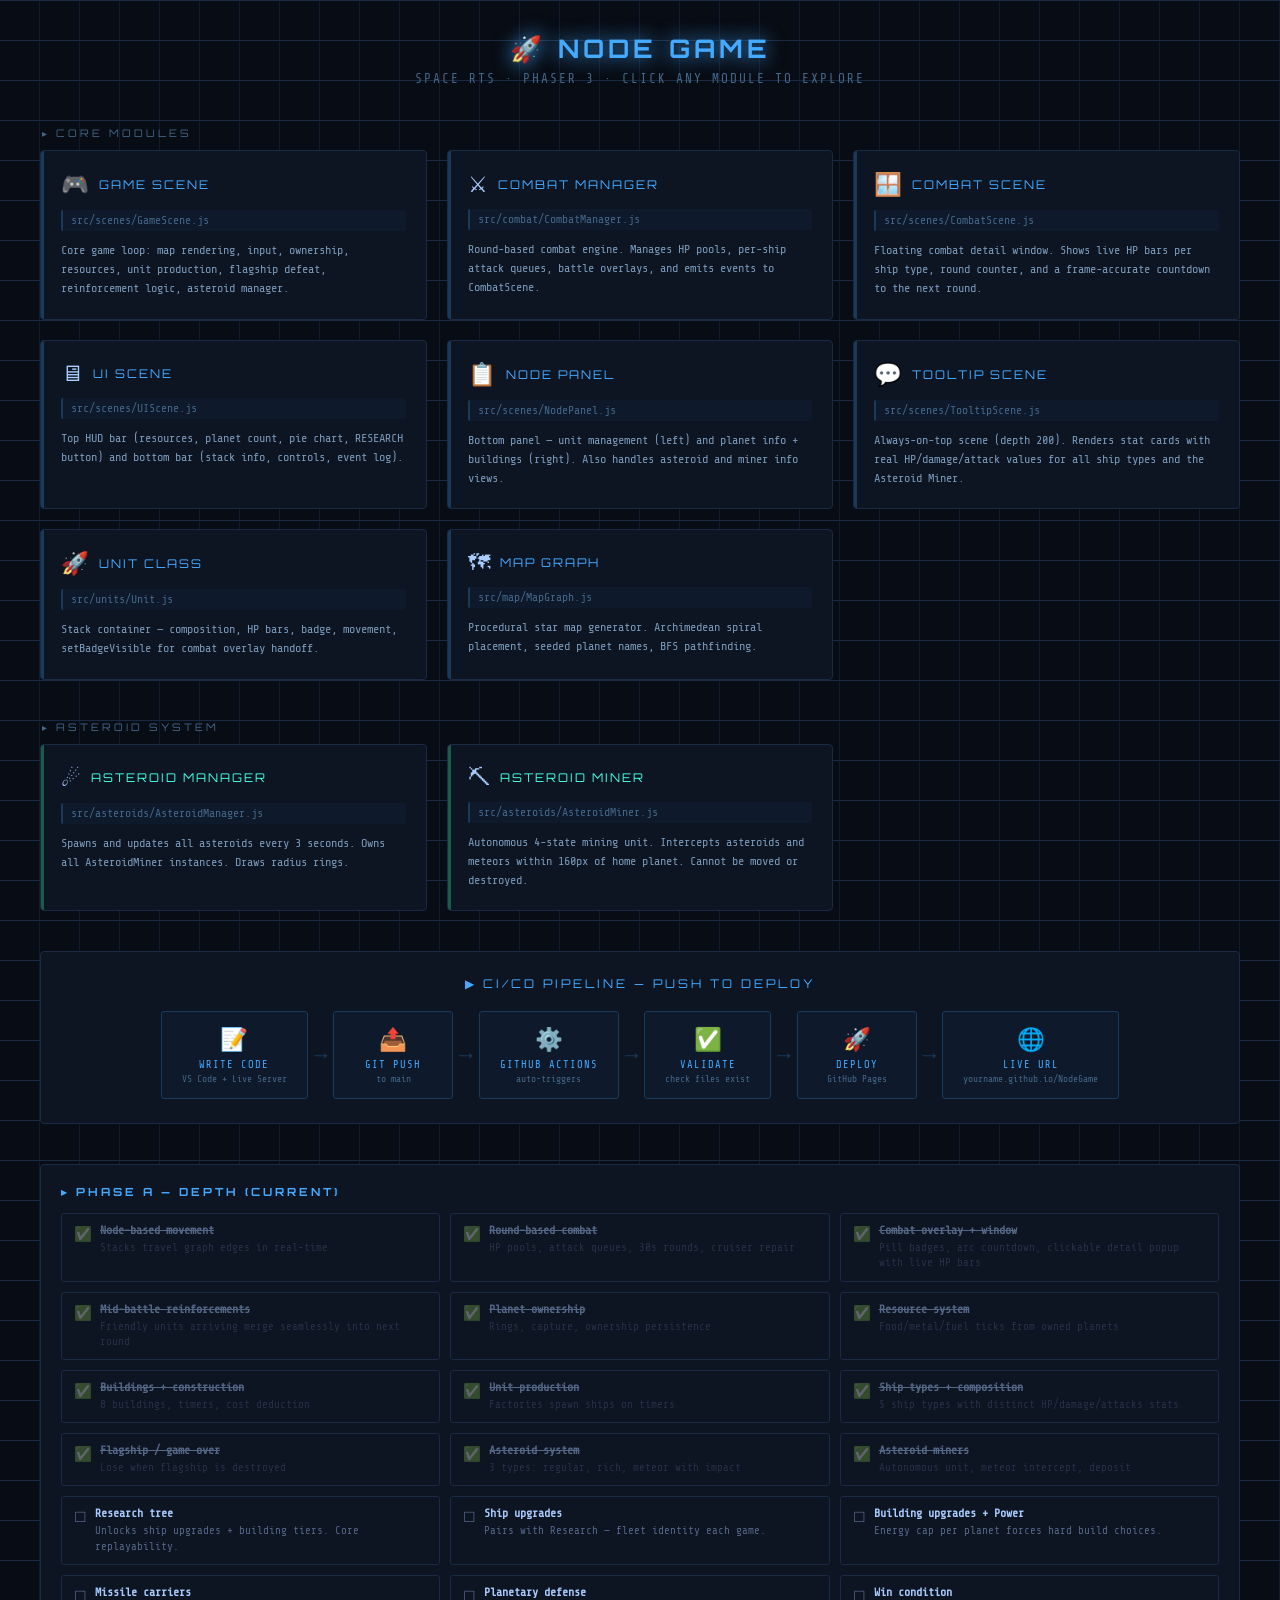
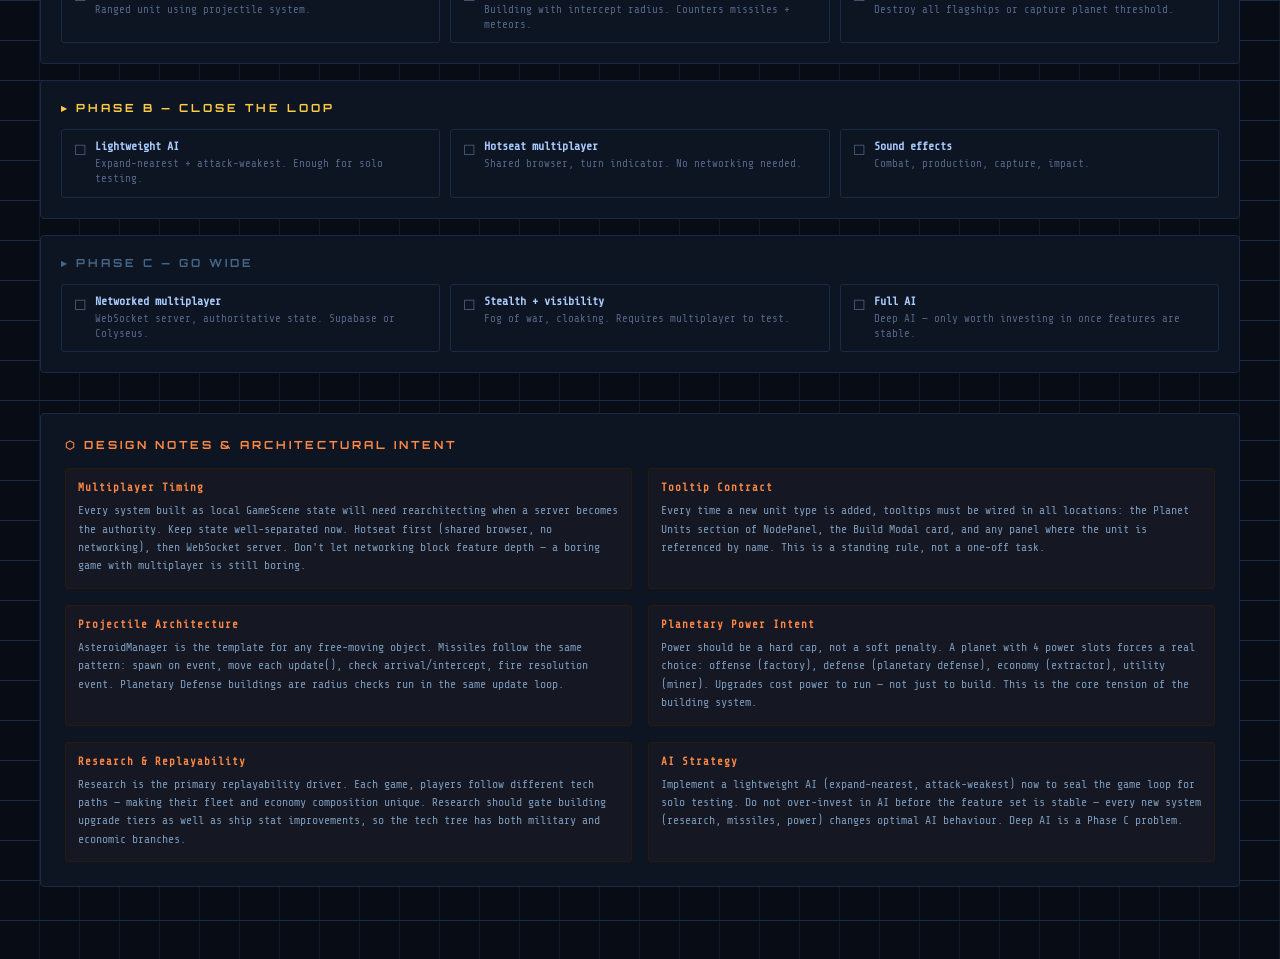
==== commit cc834b53: "Added Combat rounds and HP Added Combat rounds and HP. Added a combat screen to view unit health val" ====
--- a/project-map.html
+++ b/project-map.html
@@ -188,34 +188,70 @@
 const modules = [
   {
     icon: '🎮', title: 'Game Scene', file: 'src/scenes/GameScene.js', cyan: false,
-    desc: 'Core game loop: map rendering, input, combat, ownership, resources, unit production, flagship defeat, asteroid manager.',
+    desc: 'Core game loop: map rendering, input, ownership, resources, unit production, flagship defeat, reinforcement logic, asteroid manager.',
     tags: ['Combat', 'Ownership', 'Resources', 'Production', 'Asteroids'],
     tagTypes: ['blue','blue','blue','blue','cyan'],
     steps: [
       'Procedural spiral map scaled by player count (10 + n×10 nodes)',
       'BFS pathfinding — stacks move along graph edges in real-time',
-      '3-phase combat: destroyer pre-strike → simultaneous attack → cruiser repair',
-      'Dreadnaught counts as 4 attack + 4 health; flagship = instant defeat on loss',
+      'handleArrival(): merges friendlies, starts battles, or reinforces in-combat stacks',
+      'reinforceCombatant(): absorbs arriving ships into a fighting unit without interrupting combat',
       'nodeOwnership Map tracks team per node; drawOwnershipRings() redraws each change',
       'Resource tick every 3s — sums food/metal/fuel from all player-owned nodes',
       'Unit production timers per node:bldId key — ticks in _tickUnitProduction()',
       'AsteroidManager owned here — update(delta) called each frame',
       '_dead flag pattern prevents ghost update() calls on destroyed units',
     ],
-    note: 'handleBuildingAdded() is the single point where building effects are applied: bonuses, production timers, and miner spawning.'
+    note: 'reinforceCombatant() is the key path for mid-battle reinforcements — it writes directly to composition + unitHP without touching the battle object.'
+  },
+  {
+    icon: '⚔', title: 'Combat Manager', file: 'src/combat/CombatManager.js', cyan: false,
+    desc: 'Round-based combat engine. Manages HP pools, per-ship attack queues, battle overlays, and emits events to CombatScene.',
+    tags: ['HP System', 'Rounds', 'Overlay', 'Events', 'Reinforcement'],
+    tagTypes: ['red','blue','blue','yellow','green'],
+    steps: [
+      'SHIP_STATS: fighter(10hp/5dmg/1atk) destroyer(20/10/1) cruiser(20/10/2) dreadnaught(50/20/2) flagship(60/20/2)',
+      'startBattle(): locks both units, hides badges, creates pill overlay, fires round 1 immediately',
+      'Each round: syncUnitHP → build shuffled attack queues → random-target damage → pruneDeadShips',
+      'Cruiser repair: 50% per dead cruiser to respawn at full HP within _pruneDeadShips()',
+      'Pill overlay: attacker (top) + defender (bottom) replace normal badges; arc ring counts down 30s',
+      'Clicking the pill overlay emits openCombat → CombatScene opens the detail window',
+      'Emits combatUpdate after each round, closeCombat on battle end',
+      'refreshBattleFor(unit): called by GameScene after reinforcements arrive — updates overlay immediately',
+      '_endBattle() and _resolveBattleEnd() both restore inCombat=false + badges on survivors',
+    ],
+    note: 'syncUnitHP() at the start of each round is what picks up reinforcements added by reinforceCombatant() — no special wiring needed.'
+  },
+  {
+    icon: '🪟', title: 'Combat Scene', file: 'src/scenes/CombatScene.js', cyan: false,
+    desc: 'Floating combat detail window. Shows live HP bars per ship type, round counter, and a frame-accurate countdown to the next round.',
+    tags: ['Live HP Bars', 'Countdown', 'Overlay Scene', 'Auto-close'],
+    tagTypes: ['red','yellow','blue','blue'],
+    steps: [
+      'Listens for openCombat, combatUpdate, closeCombat on game.events',
+      'Two-column layout: attacker (left) and defender (right)',
+      'Each ship type row: icon + count label + HP bar (ship colour → orange → red as HP drops)',
+      'HP bar shows current/max total HP for all ships of that type combined',
+      'Countdown bar fills over 30s green → yellow → red; updates every frame via update()',
+      '"Next round in Xs" label ticks every frame from battle.cooldownMs',
+      'Redraws entirely after each round via combatUpdate event',
+      'Closes automatically on closeCombat; also has ✕ close button',
+    ],
+    note: 'PANEL_DEPTH=80 keeps CombatScene above all game elements but below ResearchScene (depth 90) and TooltipScene (depth 200).'
   },
   {
     icon: '🖥', title: 'UI Scene', file: 'src/scenes/UIScene.js', cyan: false,
-    desc: 'Top HUD bar (resources, planet count, pie chart) and bottom bar (stack info, controls, event log). Runs in parallel with GameScene.',
-    tags: ['HUD', 'Resource Display', 'Event Log', 'Pie Chart'],
-    tagTypes: ['blue','blue','yellow','blue'],
+    desc: 'Top HUD bar (resources, planet count, pie chart, RESEARCH button) and bottom bar (stack info, controls, event log).',
+    tags: ['HUD', 'Resource Display', 'Research Button', 'Event Log'],
+    tagTypes: ['blue','blue','blue','yellow'],
     steps: [
       'Top bar: pie chart of planet types owned, player name, planet count',
       'Top bar right: unit count, food, metal, fuel — updated via updateHUD()',
+      'RESEARCH button anchored left of unit slot — shows current RP and opens ResearchScene',
       'Hover resource icon → scrollable per-planet breakdown tooltip',
       'Bottom bar: selected stack info (left), control hints (centre), event log (right)',
-      'Event log: last 3 events — arrivals, combat, merges, mining, intercepts',
-      'logEvent(text) called from GameScene, AsteroidManager, AsteroidMiner',
+      'Event log: last 3 events — arrivals, combat, merges, mining, intercepts, reinforcements',
+      'logEvent(text) called from GameScene, CombatManager, AsteroidManager, AsteroidMiner',
       'Game-over overlay: triggered on flagship loss event from GameScene',
     ],
     note: 'UIScene reads resources from its own .resources ref which GameScene keeps in sync via updateHUD().'
@@ -234,41 +270,40 @@
       'openAsteroid(): repopulates right panel with asteroid yield bars; left shows Mining Unit section',
       'asteroidMinerStateChanged event triggers live refresh of asteroid panel when miner attaches',
       '_refreshMiners(startY, panelBottom): draws Planet Units section with panel-bounds clipping',
-      '_makeFixedButton(): fixed 22px-wide buttons ensure − n + stays evenly spaced',
     ],
     note: 'BUILDING_DEFS and PRODUCES_SHIP map are the two places to update when adding new buildings or unit types.'
   },
   {
     icon: '💬', title: 'Tooltip Scene', file: 'src/scenes/TooltipScene.js', cyan: false,
-    desc: 'Always-on-top scene (depth 200). Renders stat cards for ship types and the Asteroid Miner on hover.',
-    tags: ['Tooltips', 'Stat Cards', 'Custom Icons'],
-    tagTypes: ['blue','blue','cyan'],
+    desc: 'Always-on-top scene (depth 200). Renders stat cards with real HP/damage/attack values for all ship types and the Asteroid Miner.',
+    tags: ['Tooltips', 'Stat Cards', 'Real Stats', 'Custom Icons'],
+    tagTypes: ['blue','blue','green','cyan'],
     steps: [
       'Listens for showTooltip { key, x, y } and hideTooltip on game.events',
-      'TOOLTIP_DEFS: fighter, destroyer, cruiser, dreadnaught, flagship, asteroid_miner',
+      'TOOLTIP_DEFS: fighter(10hp/5dmg/1atk) destroyer(20/10/1) cruiser(20/10×2+repair) dreadnaught(50/20×2) flagship(60/20×2)',
+      'Stats reflect actual SHIP_STATS from CombatManager — kept in sync manually',
       'drawCustomIcon() path: asteroid_miner uses its own diamond draw fn instead of drawShipIcon',
       'Dynamic height based on stat count + description word-wrap',
       'Auto-clamps to screen edges — never overflows canvas',
-      'Left accent bar colour matches the unit colour for quick visual ID',
-    ],
-    note: 'To add a new unit tooltip: add entry to TOOLTIP_DEFS. Add drawCustomIcon() fn if the unit is not a standard ship type.'
+    ],
+    note: 'When SHIP_STATS change in CombatManager, update TOOLTIP_DEFS here to keep stat cards accurate.'
   },
   {
     icon: '🚀', title: 'Unit Class', file: 'src/units/Unit.js', cyan: false,
-    desc: 'Stack container with ship composition. Badge shows dominant ship icon + total count. Exports ship icon draw functions.',
-    tags: ['Composition', 'Ship Icons', 'Badge', 'Movement', '_dead flag'],
-    tagTypes: ['blue','blue','blue','yellow','red'],
+    desc: 'Stack container — composition, HP bars, badge, movement, setBadgeVisible for combat overlay handoff.',
+    tags: ['Composition', 'HP Bars', 'Badge', 'Movement', 'setBadgeVisible'],
+    tagTypes: ['blue','red','blue','yellow','blue'],
     steps: [
       'composition: { fighter, destroyer, cruiser, dreadnaught, flagship }',
       'stackSize always derived from compositionTotal(composition)',
-      'dominantType(): returns highest-tier ship present for badge icon',
-      'drawShipIcon(gfx, type, cx, cy, color): draws the correct icon shape per type',
-      'Badge: team-coloured rect with ship icon (left) + count text (right)',
-      'updateBadge(): recomputes stackSize and redraws badge',
+      'inCombat flag: blocks movement in update(); set by CombatManager, cleared on battle end',
+      'unitHP: per-ship HP arrays managed by CombatManager (null between battles)',
+      'setBadgeVisible(bool): hides badge during combat so overlay pills take over',
+      'updateHealthBar(): draws per-type HP bars below badge — visible during combat',
+      'clearHealthBar(): clears health bar graphics on battle end',
       '_dead flag set immediately on removeStack() — guards update() against ghost calls',
-      'Arrival guard: if (this.path.length > 0 && !this._dead) before _advanceToNextNode()',
-    ],
-    note: 'Ship icon geometry in drawShipIcon matches factory building drawIcon() exactly for visual consistency across all UI surfaces.'
+    ],
+    note: 'setBadgeVisible(false) is called by CombatManager at battle start; true on end. Both paths (resolve + external destroy) restore the badge.'
   },
   {
     icon: '🗺', title: 'Map Graph', file: 'src/map/MapGraph.js', cyan: false,
@@ -303,7 +338,6 @@
       '_minerGfx layer: draws radius rings (dim normally, bright when planet selected)',
       'addMiner(nodeId) / removeMiner(nodeId) / getMinersForNode(nodeId)',
       'Asteroid._minedBy claim system prevents two miners targeting the same rock',
-      '_isOutOfBounds() + _dead flag: two removal conditions in the update loop',
     ],
     note: 'This is the template for all future free-moving objects (missiles, projectiles). Spawn → move each update() → check arrival/intercept → fire resolution event.'
   },
@@ -321,29 +355,30 @@
       'If asteroid exits range mid-mine: collects partial resources, returns early',
       'On deposit: adds cargo to scene.resources, fires logEvent, resets cargo',
       'asteroidMinerStateChanged event emitted on every state transition — NodePanel listens',
-      'No hit zone — not clickable. Find via planet node or asteroid click.',
     ],
     note: 'Speed is 90 px/s (faster than all asteroids at 60 px/s) so it can intercept any asteroid it can reach in time.'
   },
 ];
 
 const phaseA = [
-  { done: true,  title: 'Node-based movement',      desc: 'Stacks travel graph edges in real-time' },
-  { done: true,  title: 'Combat resolution',         desc: '3-phase: pre-strike, simultaneous, repair' },
-  { done: true,  title: 'Planet ownership',          desc: 'Rings, capture, ownership persistence' },
-  { done: true,  title: 'Resource system',           desc: 'Food/metal/fuel ticks from owned planets' },
-  { done: true,  title: 'Buildings + construction',  desc: '8 buildings, timers, cost deduction' },
-  { done: true,  title: 'Unit production',           desc: 'Factories spawn ships on timers' },
-  { done: true,  title: 'Ship types + composition',  desc: '5 ship types, badge icons, merge/split' },
-  { done: true,  title: 'Flagship / game over',      desc: 'Lose when flagship is destroyed' },
-  { done: true,  title: 'Asteroid system',           desc: '3 types: regular, rich, meteor with impact' },
-  { done: true,  title: 'Asteroid miners',           desc: 'Autonomous unit, meteor intercept, deposit' },
-  { done: false, title: 'Research tree',             desc: 'Unlocks ship upgrades + building tiers. Core replayability.' },
-  { done: false, title: 'Ship upgrades',             desc: 'Pairs with Research — fleet identity each game.' },
-  { done: false, title: 'Building upgrades + Power', desc: 'Energy cap per planet forces hard build choices.' },
-  { done: false, title: 'Missile carriers',          desc: 'Ranged unit using projectile system.' },
-  { done: false, title: 'Planetary defense',         desc: 'Building with intercept radius. Counters missiles + meteors.' },
-  { done: false, title: 'Win condition',             desc: 'Destroy all flagships or capture planet threshold.' },
+  { done: true,  title: 'Node-based movement',        desc: 'Stacks travel graph edges in real-time' },
+  { done: true,  title: 'Round-based combat',          desc: 'HP pools, attack queues, 30s rounds, cruiser repair' },
+  { done: true,  title: 'Combat overlay + window',     desc: 'Pill badges, arc countdown, clickable detail popup with live HP bars' },
+  { done: true,  title: 'Mid-battle reinforcements',   desc: 'Friendly units arriving merge seamlessly into next round' },
+  { done: true,  title: 'Planet ownership',            desc: 'Rings, capture, ownership persistence' },
+  { done: true,  title: 'Resource system',             desc: 'Food/metal/fuel ticks from owned planets' },
+  { done: true,  title: 'Buildings + construction',    desc: '8 buildings, timers, cost deduction' },
+  { done: true,  title: 'Unit production',             desc: 'Factories spawn ships on timers' },
+  { done: true,  title: 'Ship types + composition',    desc: '5 ship types with distinct HP/damage/attacks stats' },
+  { done: true,  title: 'Flagship / game over',        desc: 'Lose when flagship is destroyed' },
+  { done: true,  title: 'Asteroid system',             desc: '3 types: regular, rich, meteor with impact' },
+  { done: true,  title: 'Asteroid miners',             desc: 'Autonomous unit, meteor intercept, deposit' },
+  { done: false, title: 'Research tree',               desc: 'Unlocks ship upgrades + building tiers. Core replayability.' },
+  { done: false, title: 'Ship upgrades',               desc: 'Pairs with Research — fleet identity each game.' },
+  { done: false, title: 'Building upgrades + Power',   desc: 'Energy cap per planet forces hard build choices.' },
+  { done: false, title: 'Missile carriers',            desc: 'Ranged unit using projectile system.' },
+  { done: false, title: 'Planetary defense',           desc: 'Building with intercept radius. Counters missiles + meteors.' },
+  { done: false, title: 'Win condition',               desc: 'Destroy all flagships or capture planet threshold.' },
 ];
 
 const phaseB = [
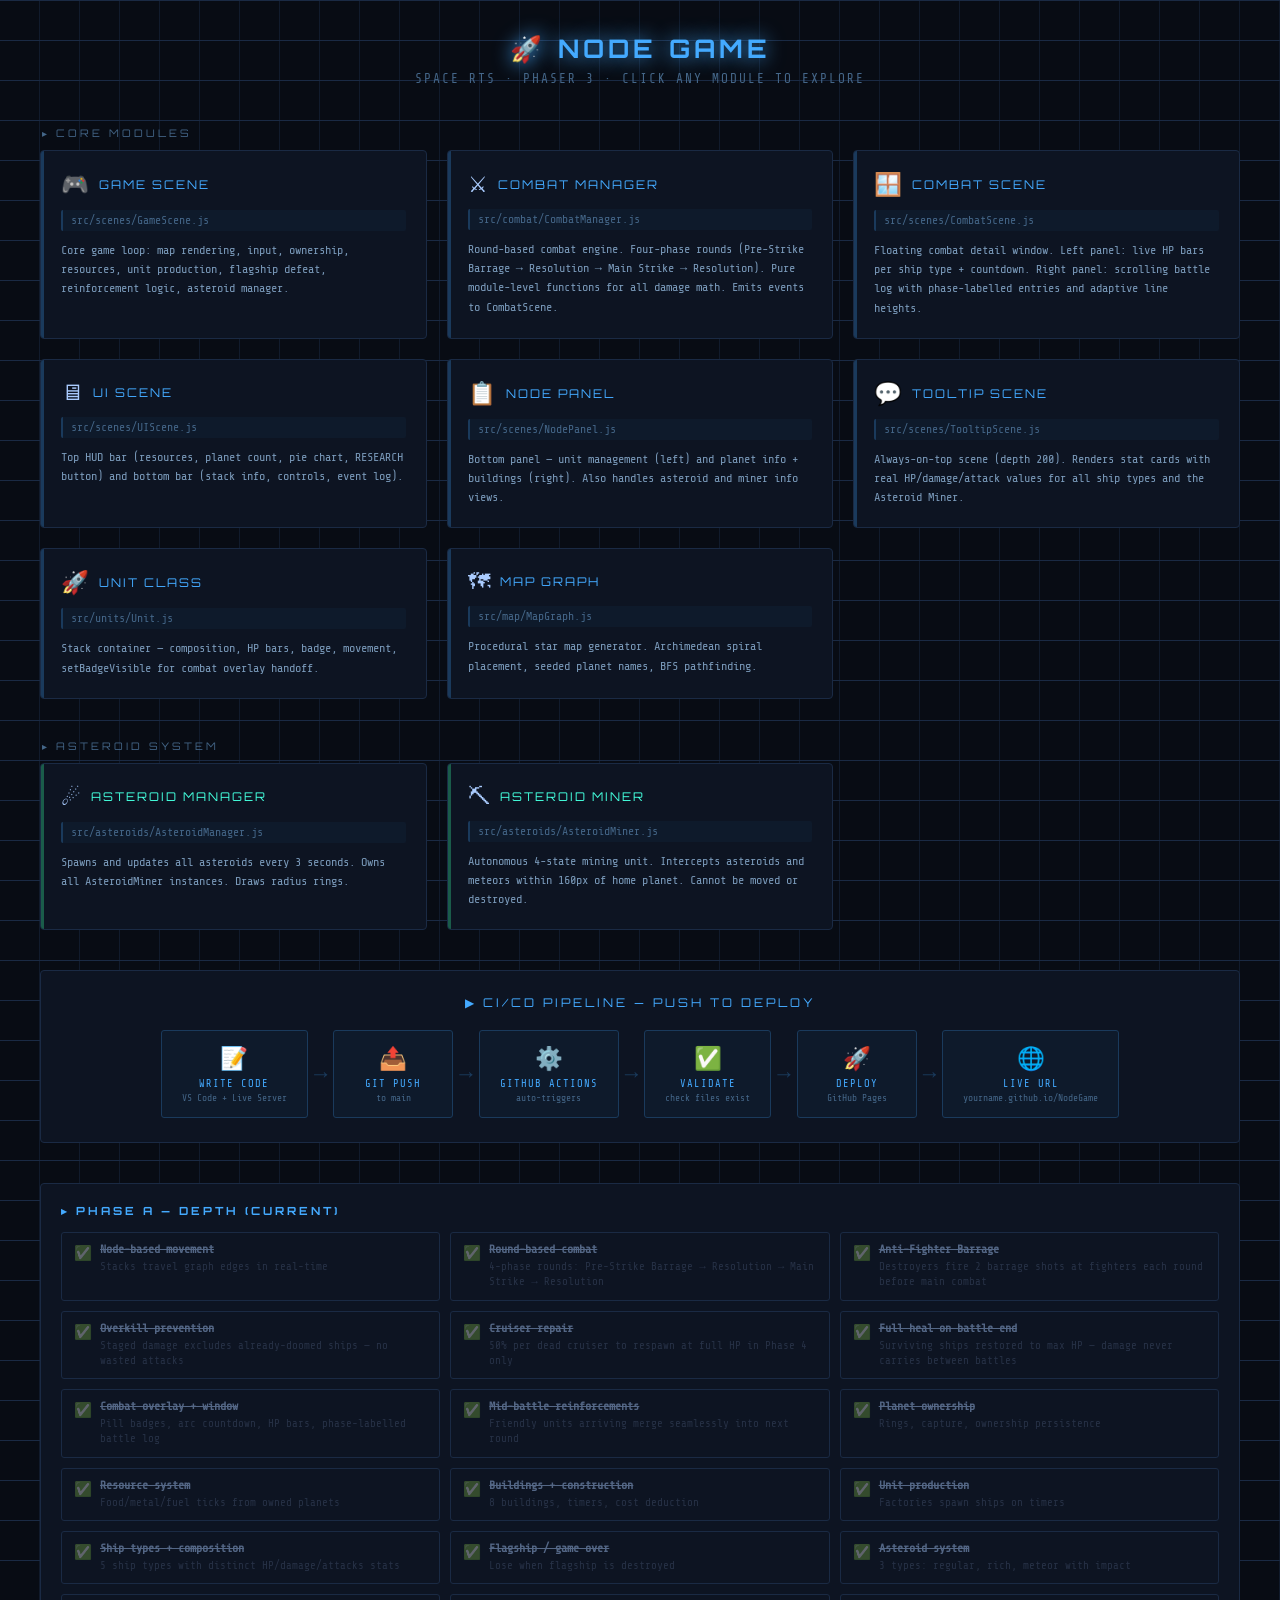
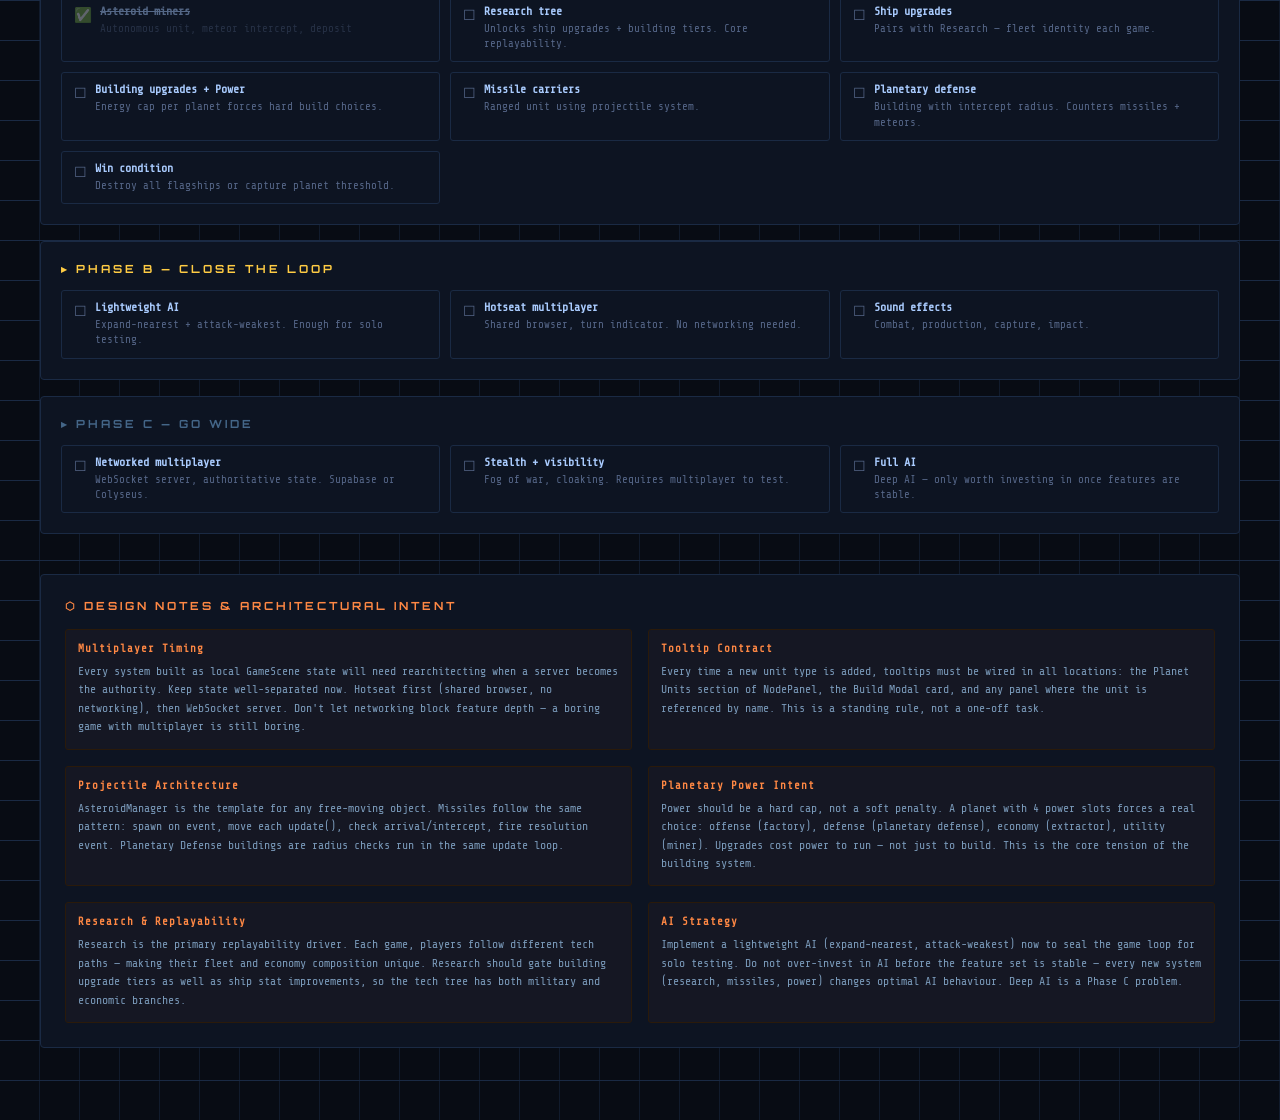
==== commit 271d42a3: "Added additional distinction to combat rounds In order to add more perks and research abilities to t" ====
--- a/project-map.html
+++ b/project-map.html
@@ -206,38 +206,39 @@
   },
   {
     icon: '⚔', title: 'Combat Manager', file: 'src/combat/CombatManager.js', cyan: false,
-    desc: 'Round-based combat engine. Manages HP pools, per-ship attack queues, battle overlays, and emits events to CombatScene.',
-    tags: ['HP System', 'Rounds', 'Overlay', 'Events', 'Reinforcement'],
-    tagTypes: ['red','blue','blue','yellow','green'],
-    steps: [
-      'SHIP_STATS: fighter(10hp/5dmg/1atk) destroyer(20/10/1) cruiser(20/10/2) dreadnaught(50/20/2) flagship(60/20/2)',
-      'startBattle(): locks both units, hides badges, creates pill overlay, fires round 1 immediately',
-      'Each round: syncUnitHP → build shuffled attack queues → random-target damage → pruneDeadShips',
-      'Cruiser repair: 50% per dead cruiser to respawn at full HP within _pruneDeadShips()',
-      'Pill overlay: attacker (top) + defender (bottom) replace normal badges; arc ring counts down 30s',
-      'Clicking the pill overlay emits openCombat → CombatScene opens the detail window',
-      'Emits combatUpdate after each round, closeCombat on battle end',
-      'refreshBattleFor(unit): called by GameScene after reinforcements arrive — updates overlay immediately',
-      '_endBattle() and _resolveBattleEnd() both restore inCombat=false + badges on survivors',
-    ],
-    note: 'syncUnitHP() at the start of each round is what picks up reinforcements added by reinforceCombatant() — no special wiring needed.'
+    desc: 'Round-based combat engine. Four-phase rounds (Pre-Strike Barrage → Resolution → Main Strike → Resolution). Pure module-level functions for all damage math. Emits events to CombatScene.',
+    tags: ['HP System', 'Phases', 'Barrage', 'Overlay', 'Events'],
+    tagTypes: ['red','blue','orange','blue','yellow'],
+    steps: [
+      'SHIP_STATS: fighter(10hp/5dmg/1atk) destroyer(20/10/1+barrage) cruiser(20/10/2+repair) dreadnaught(50/20/2) flagship(60/20/2)',
+      'Phase 1 — Pre-Strike: destroyers fire 2 barrage shots each at fighters; both sides staged simultaneously before damage applied',
+      'Phase 2 — Pre-Strike Resolution: barrage buffers applied, dead fighters pruned; no cruiser repair here',
+      'Phase 3 — Main Strike: all surviving ships build shuffled attack queues; _stageDamage() excludes already-doomed ships to prevent overkill waste',
+      'Phase 4 — Main Strike Resolution: damage applied, _pruneHPWithRepair() rolls 50% per dead cruiser to respawn at full HP',
+      'Full heal on battle end: _fullHeal() restores all surviving ships to max HP so carry-over damage never bleeds into the next battle',
+      'All damage math in pure module-level functions (_stageBarrage, _stageDamage, _applyBuffer, _pruneHP, _pruneHPWithRepair) — no unit instance mutation',
+      'Pill overlay: attacker (top) + defender (bottom) replace normal badges; arc ring counts down 30s green→yellow→red',
+      'Emits combatUpdate (with full battle.log) after each round; closeCombat on battle end',
+    ],
+    note: 'All combat logic lives in pure functions that take plain HP objects and return buffers — no hidden unit state mutations. Perk hooks will inject as additional buffer stages between phases.'
   },
   {
     icon: '🪟', title: 'Combat Scene', file: 'src/scenes/CombatScene.js', cyan: false,
-    desc: 'Floating combat detail window. Shows live HP bars per ship type, round counter, and a frame-accurate countdown to the next round.',
-    tags: ['Live HP Bars', 'Countdown', 'Overlay Scene', 'Auto-close'],
-    tagTypes: ['red','yellow','blue','blue'],
+    desc: 'Floating combat detail window. Left panel: live HP bars per ship type + countdown. Right panel: scrolling battle log with phase-labelled entries and adaptive line heights.',
+    tags: ['Live HP Bars', 'Battle Log', 'Countdown', 'Overlay Scene'],
+    tagTypes: ['red','yellow','yellow','blue'],
     steps: [
       'Listens for openCombat, combatUpdate, closeCombat on game.events',
-      'Two-column layout: attacker (left) and defender (right)',
-      'Each ship type row: icon + count label + HP bar (ship colour → orange → red as HP drops)',
-      'HP bar shows current/max total HP for all ships of that type combined',
-      'Countdown bar fills over 30s green → yellow → red; updates every frame via update()',
-      '"Next round in Xs" label ticks every frame from battle.cooldownMs',
+      'Left panel: two HP columns (attacker | defender) — icon, count, HP bar per ship type',
+      'HP bar colour shifts from ship colour → orange → red as HP depletes; shows current/max total',
+      'Countdown bar fills over 30s green → yellow → red; "Next round in Xs" ticks every frame',
+      'Right panel: battle log grouped by round headers, entries colour-coded by phase',
+      'Log rendering is two-pass: measure each entry off-screen to get true pixel height, then fit as many as possible from newest backwards within the panel height budget',
+      'Adaptive line height means wrapped entries never overlap single-line entries',
       'Redraws entirely after each round via combatUpdate event',
       'Closes automatically on closeCombat; also has ✕ close button',
     ],
-    note: 'PANEL_DEPTH=80 keeps CombatScene above all game elements but below ResearchScene (depth 90) and TooltipScene (depth 200).'
+    note: 'PANEL_DEPTH=80 keeps CombatScene above all game elements but below ResearchScene (depth 90) and TooltipScene (depth 200). TooltipScene calls bringToTop() on show to always render above CombatScene regardless of launch order.'
   },
   {
     icon: '🖥', title: 'UI Scene', file: 'src/scenes/UIScene.js', cyan: false,
@@ -362,8 +363,12 @@
 
 const phaseA = [
   { done: true,  title: 'Node-based movement',        desc: 'Stacks travel graph edges in real-time' },
-  { done: true,  title: 'Round-based combat',          desc: 'HP pools, attack queues, 30s rounds, cruiser repair' },
-  { done: true,  title: 'Combat overlay + window',     desc: 'Pill badges, arc countdown, clickable detail popup with live HP bars' },
+  { done: true,  title: 'Round-based combat',          desc: '4-phase rounds: Pre-Strike Barrage → Resolution → Main Strike → Resolution' },
+  { done: true,  title: 'Anti-Fighter Barrage',        desc: 'Destroyers fire 2 barrage shots at fighters each round before main combat' },
+  { done: true,  title: 'Overkill prevention',         desc: 'Staged damage excludes already-doomed ships — no wasted attacks' },
+  { done: true,  title: 'Cruiser repair',              desc: '50% per dead cruiser to respawn at full HP in Phase 4 only' },
+  { done: true,  title: 'Full heal on battle end',     desc: 'Surviving ships restored to max HP — damage never carries between battles' },
+  { done: true,  title: 'Combat overlay + window',     desc: 'Pill badges, arc countdown, HP bars, phase-labelled battle log' },
   { done: true,  title: 'Mid-battle reinforcements',   desc: 'Friendly units arriving merge seamlessly into next round' },
   { done: true,  title: 'Planet ownership',            desc: 'Rings, capture, ownership persistence' },
   { done: true,  title: 'Resource system',             desc: 'Food/metal/fuel ticks from owned planets' },
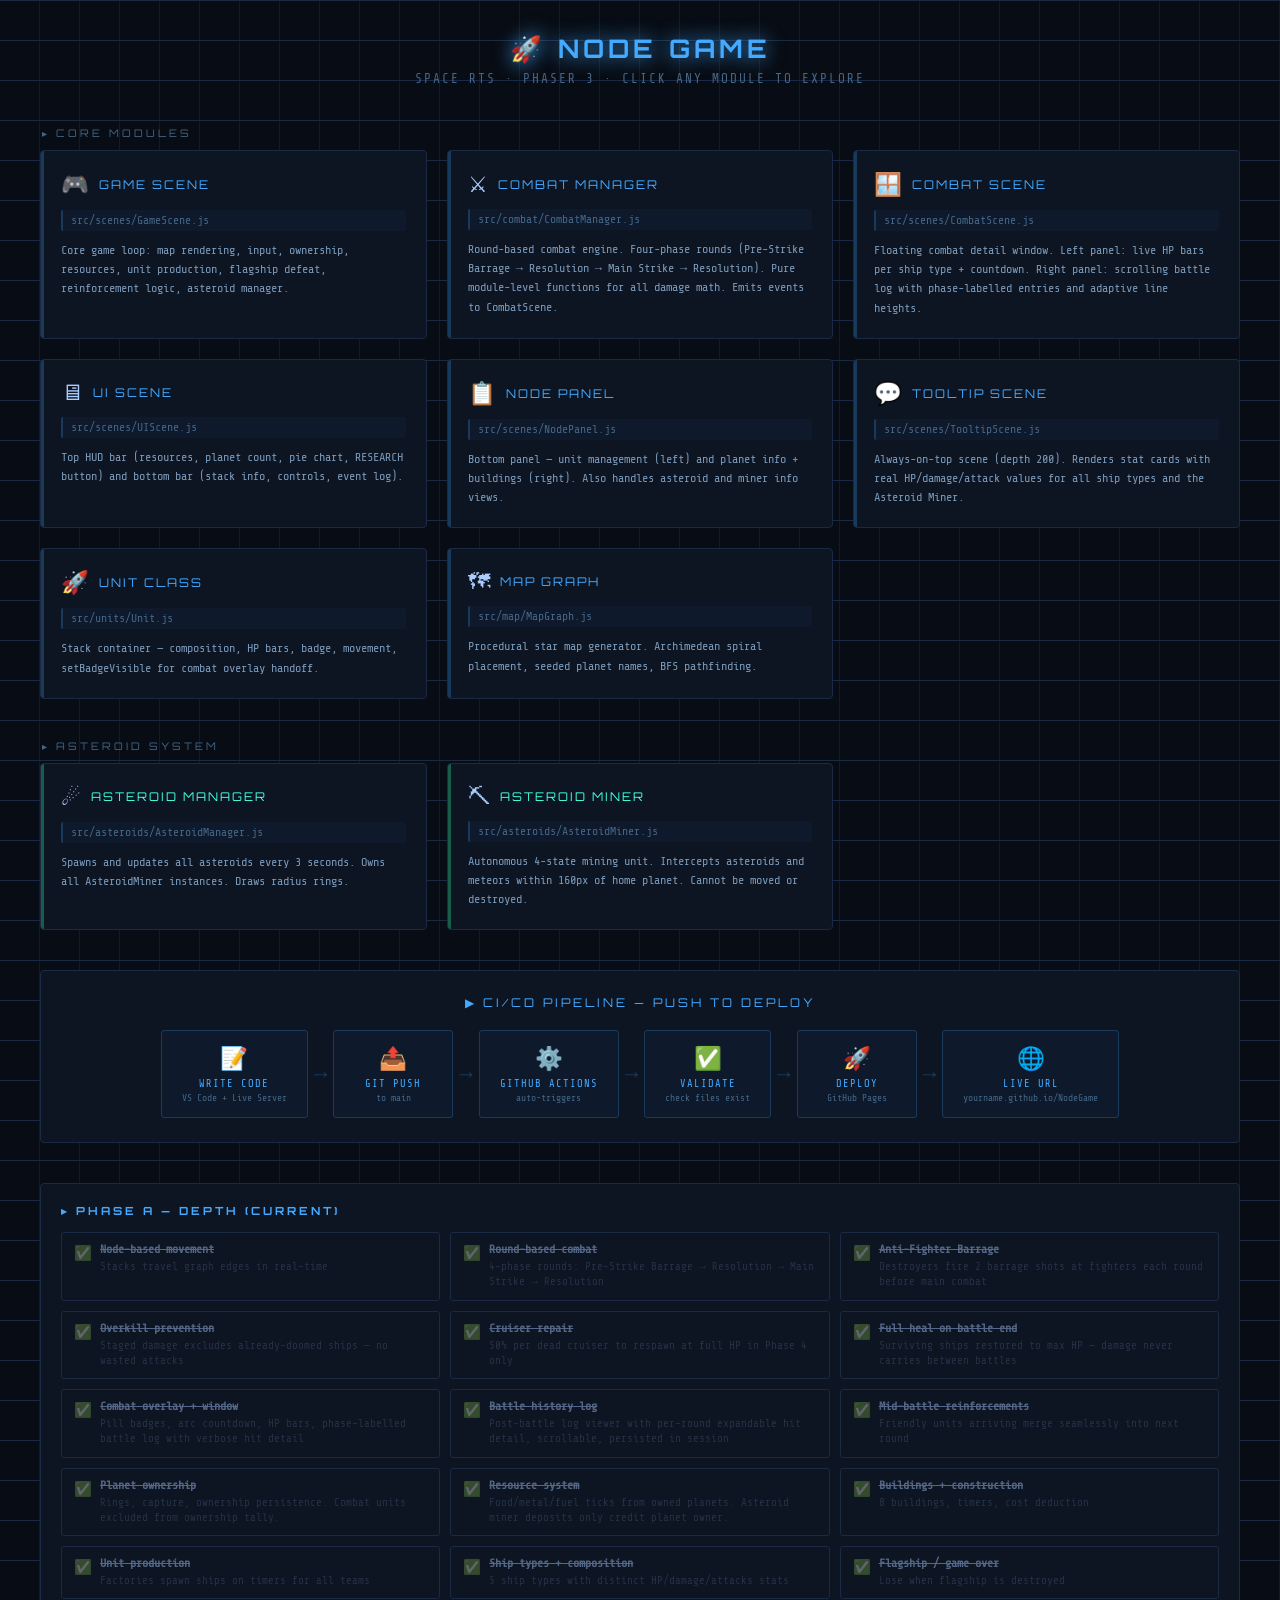
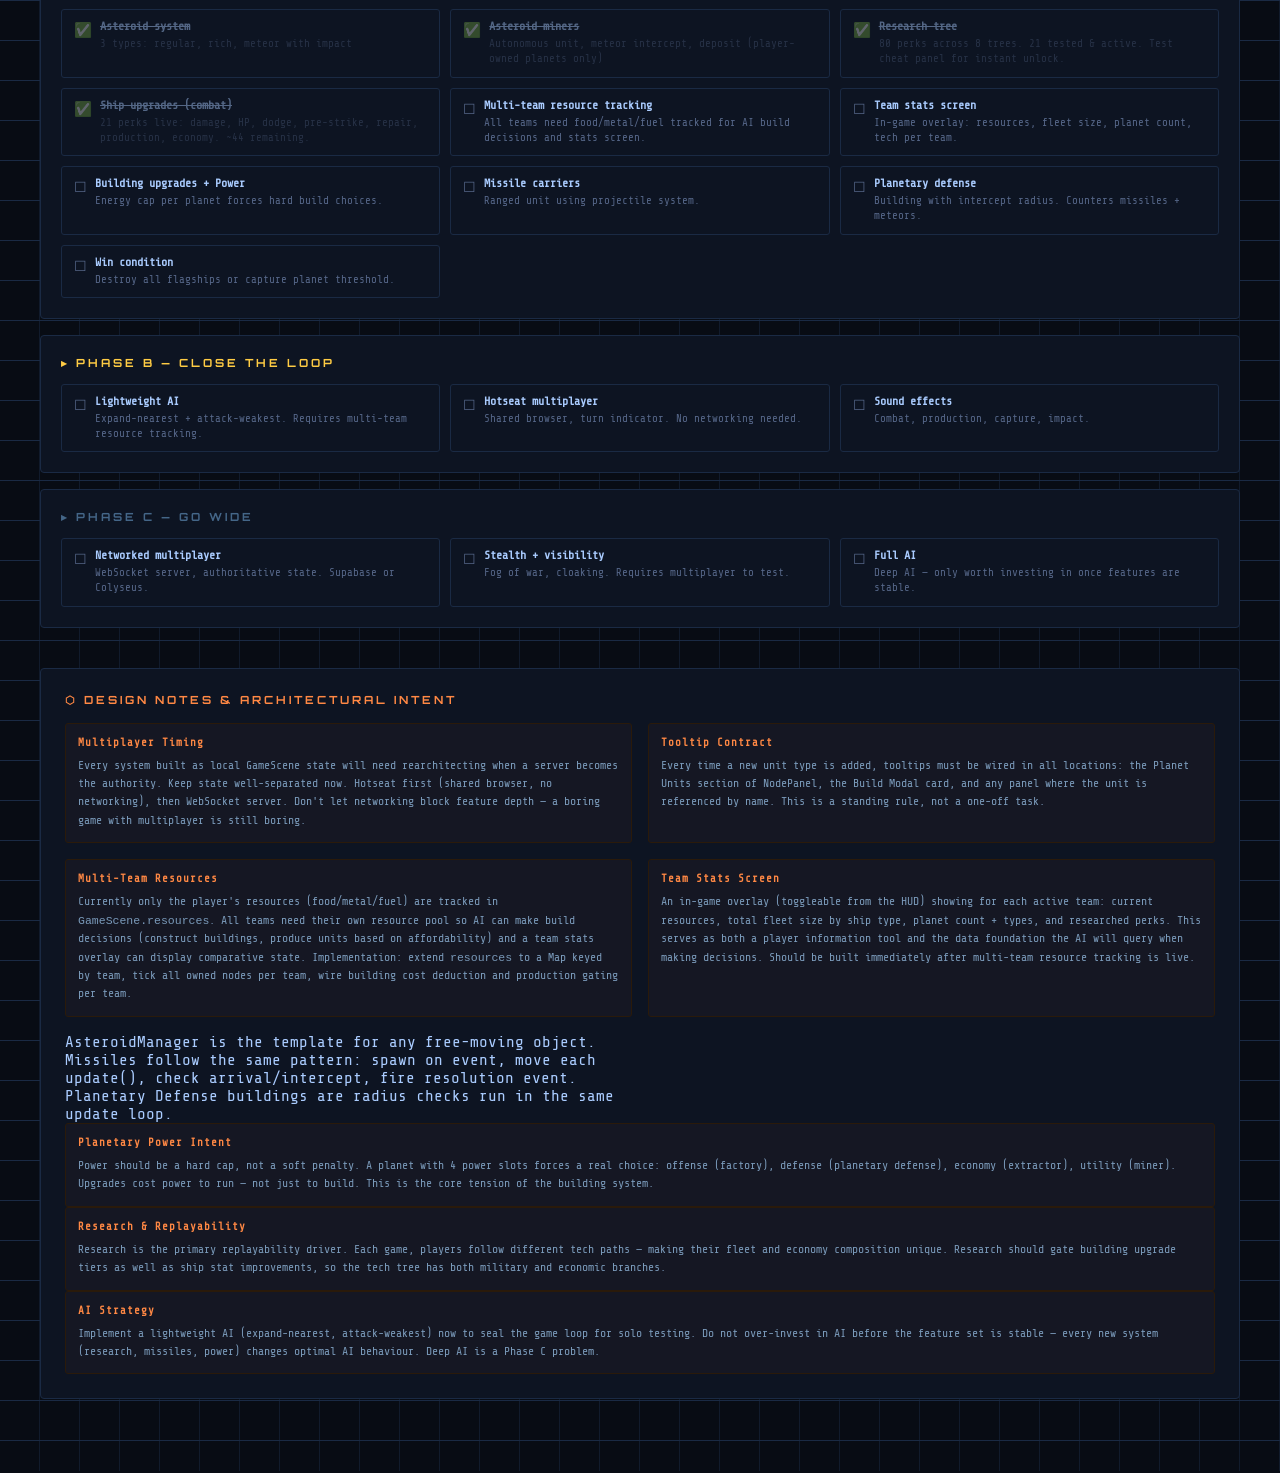
==== commit 44633bcf: "Implemented a few more researches Implemented and verified a few more researches" ====
--- a/project-map.html
+++ b/project-map.html
@@ -166,7 +166,13 @@
       <p>Every time a new unit type is added, tooltips must be wired in all locations: the Planet Units section of NodePanel, the Build Modal card, and any panel where the unit is referenced by name. This is a standing rule, not a one-off task.</p>
     </div>
     <div class="note-item">
-      <h3>Projectile Architecture</h3>
+      <h3>Multi-Team Resources</h3>
+      <p>Currently only the player's resources (food/metal/fuel) are tracked in <code>GameScene.resources</code>. All teams need their own resource pool so AI can make build decisions (construct buildings, produce units based on affordability) and a team stats overlay can display comparative state. Implementation: extend <code>resources</code> to a Map keyed by team, tick all owned nodes per team, wire building cost deduction and production gating per team.</p>
+    </div>
+    <div class="note-item">
+      <h3>Team Stats Screen</h3>
+      <p>An in-game overlay (toggleable from the HUD) showing for each active team: current resources, total fleet size by ship type, planet count + types, and researched perks. This serves as both a player information tool and the data foundation the AI will query when making decisions. Should be built immediately after multi-team resource tracking is live.</p>
+    </div>
       <p>AsteroidManager is the template for any free-moving object. Missiles follow the same pattern: spawn on event, move each update(), check arrival/intercept, fire resolution event. Planetary Defense buildings are radius checks run in the same update loop.</p>
     </div>
     <div class="note-item">
@@ -368,18 +374,21 @@
   { done: true,  title: 'Overkill prevention',         desc: 'Staged damage excludes already-doomed ships — no wasted attacks' },
   { done: true,  title: 'Cruiser repair',              desc: '50% per dead cruiser to respawn at full HP in Phase 4 only' },
   { done: true,  title: 'Full heal on battle end',     desc: 'Surviving ships restored to max HP — damage never carries between battles' },
-  { done: true,  title: 'Combat overlay + window',     desc: 'Pill badges, arc countdown, HP bars, phase-labelled battle log' },
+  { done: true,  title: 'Combat overlay + window',     desc: 'Pill badges, arc countdown, HP bars, phase-labelled battle log with verbose hit detail' },
+  { done: true,  title: 'Battle history log',          desc: 'Post-battle log viewer with per-round expandable hit detail, scrollable, persisted in session' },
   { done: true,  title: 'Mid-battle reinforcements',   desc: 'Friendly units arriving merge seamlessly into next round' },
-  { done: true,  title: 'Planet ownership',            desc: 'Rings, capture, ownership persistence' },
-  { done: true,  title: 'Resource system',             desc: 'Food/metal/fuel ticks from owned planets' },
+  { done: true,  title: 'Planet ownership',            desc: 'Rings, capture, ownership persistence. Combat units excluded from ownership tally.' },
+  { done: true,  title: 'Resource system',             desc: 'Food/metal/fuel ticks from owned planets. Asteroid miner deposits only credit planet owner.' },
   { done: true,  title: 'Buildings + construction',    desc: '8 buildings, timers, cost deduction' },
-  { done: true,  title: 'Unit production',             desc: 'Factories spawn ships on timers' },
+  { done: true,  title: 'Unit production',             desc: 'Factories spawn ships on timers for all teams' },
   { done: true,  title: 'Ship types + composition',    desc: '5 ship types with distinct HP/damage/attacks stats' },
   { done: true,  title: 'Flagship / game over',        desc: 'Lose when flagship is destroyed' },
   { done: true,  title: 'Asteroid system',             desc: '3 types: regular, rich, meteor with impact' },
-  { done: true,  title: 'Asteroid miners',             desc: 'Autonomous unit, meteor intercept, deposit' },
-  { done: false, title: 'Research tree',               desc: 'Unlocks ship upgrades + building tiers. Core replayability.' },
-  { done: false, title: 'Ship upgrades',               desc: 'Pairs with Research — fleet identity each game.' },
+  { done: true,  title: 'Asteroid miners',             desc: 'Autonomous unit, meteor intercept, deposit (player-owned planets only)' },
+  { done: true,  title: 'Research tree',               desc: '80 perks across 8 trees. 21 tested & active. Test cheat panel for instant unlock.' },
+  { done: true,  title: 'Ship upgrades (combat)',      desc: '21 perks live: damage, HP, dodge, pre-strike, repair, production, economy. ~44 remaining.' },
+  { done: false, title: 'Multi-team resource tracking', desc: 'All teams need food/metal/fuel tracked for AI build decisions and stats screen.' },
+  { done: false, title: 'Team stats screen',           desc: 'In-game overlay: resources, fleet size, planet count, tech per team.' },
   { done: false, title: 'Building upgrades + Power',   desc: 'Energy cap per planet forces hard build choices.' },
   { done: false, title: 'Missile carriers',            desc: 'Ranged unit using projectile system.' },
   { done: false, title: 'Planetary defense',           desc: 'Building with intercept radius. Counters missiles + meteors.' },
@@ -387,7 +396,7 @@
 ];
 
 const phaseB = [
-  { done: false, title: 'Lightweight AI',            desc: 'Expand-nearest + attack-weakest. Enough for solo testing.' },
+  { done: false, title: 'Lightweight AI',            desc: 'Expand-nearest + attack-weakest. Requires multi-team resource tracking.' },
   { done: false, title: 'Hotseat multiplayer',       desc: 'Shared browser, turn indicator. No networking needed.' },
   { done: false, title: 'Sound effects',             desc: 'Combat, production, capture, impact.' },
 ];
